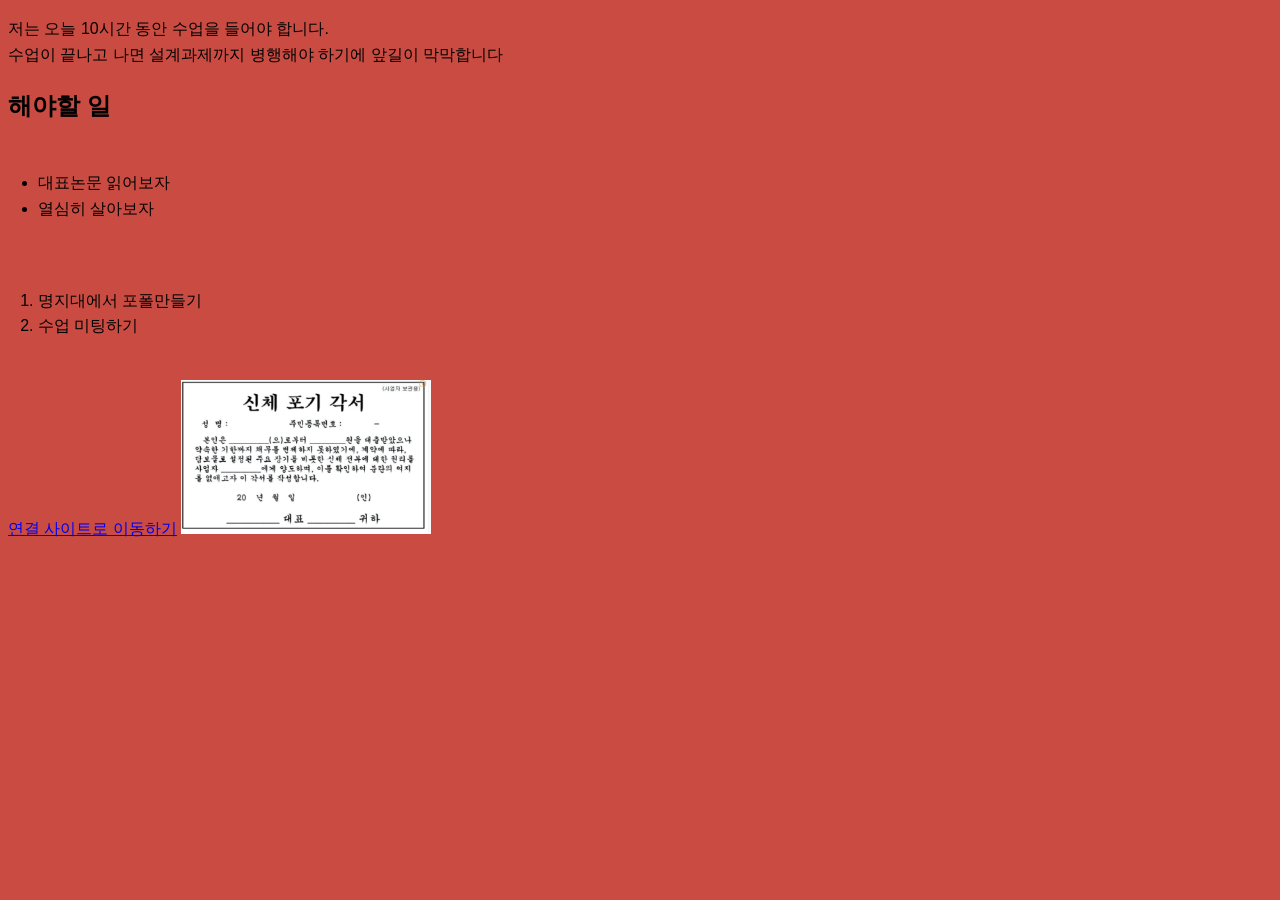
==== index.html @ 168aed28 "이름 바꾸기" ====
<!Doctype html>	
<html lang='ko'>
<head>
	<title>양대규의 포트폴리오</title>
	<link rel="stylesheet" href="./main.css">
</head>
<body>
	<div class="container">
	<p> 저는 오늘 10시간 동안 수업을 들어야 합니다. <br>
		수업이 끝나고 나면 설계과제까지 병행해야 하기에 앞길이 막막합니다</p>
	</div>
	<div>
	<h2>해야할 일</h2>
	<ul>
		<li>대표논문 읽어보자</li>
		<li>열심히 살아보자</li>
	</ul>
	<ol>
		<li>명지대에서 포폴만들기</li>
		<li>수업 미팅하기</li>
	</ol>
	</div>

	<a href='https://www.naver.com/'>연결 사이트로 이동하기</a>
	
	<img src="./수업용 이미지.png">
	

	</body>
---- main.css ----
body {		
	background : #CA4B42 ;
	font-family: Arial, Helvetica, sans-serif;
	line-height: 1.6;
}

ul, ol {
	padding: 25px 30px ;
}

img {
	width : 250px;
	height : auto;
}
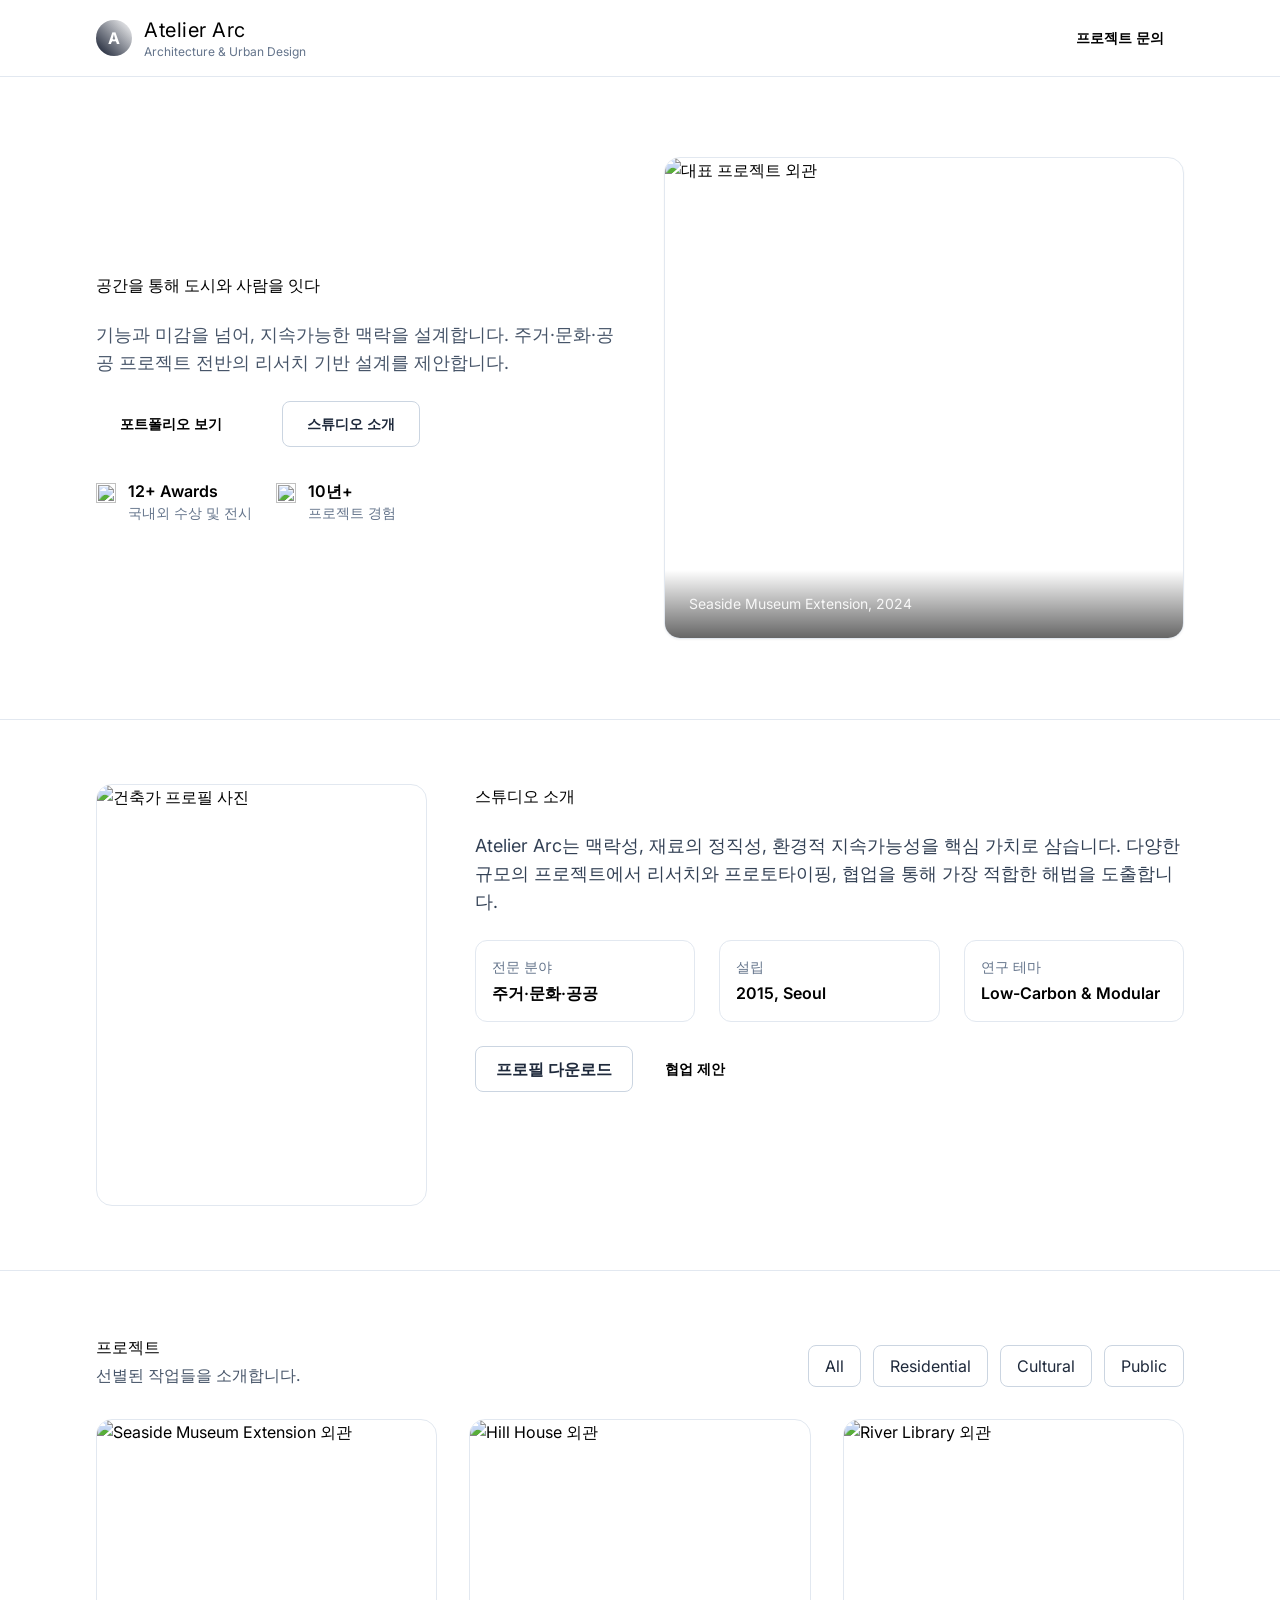
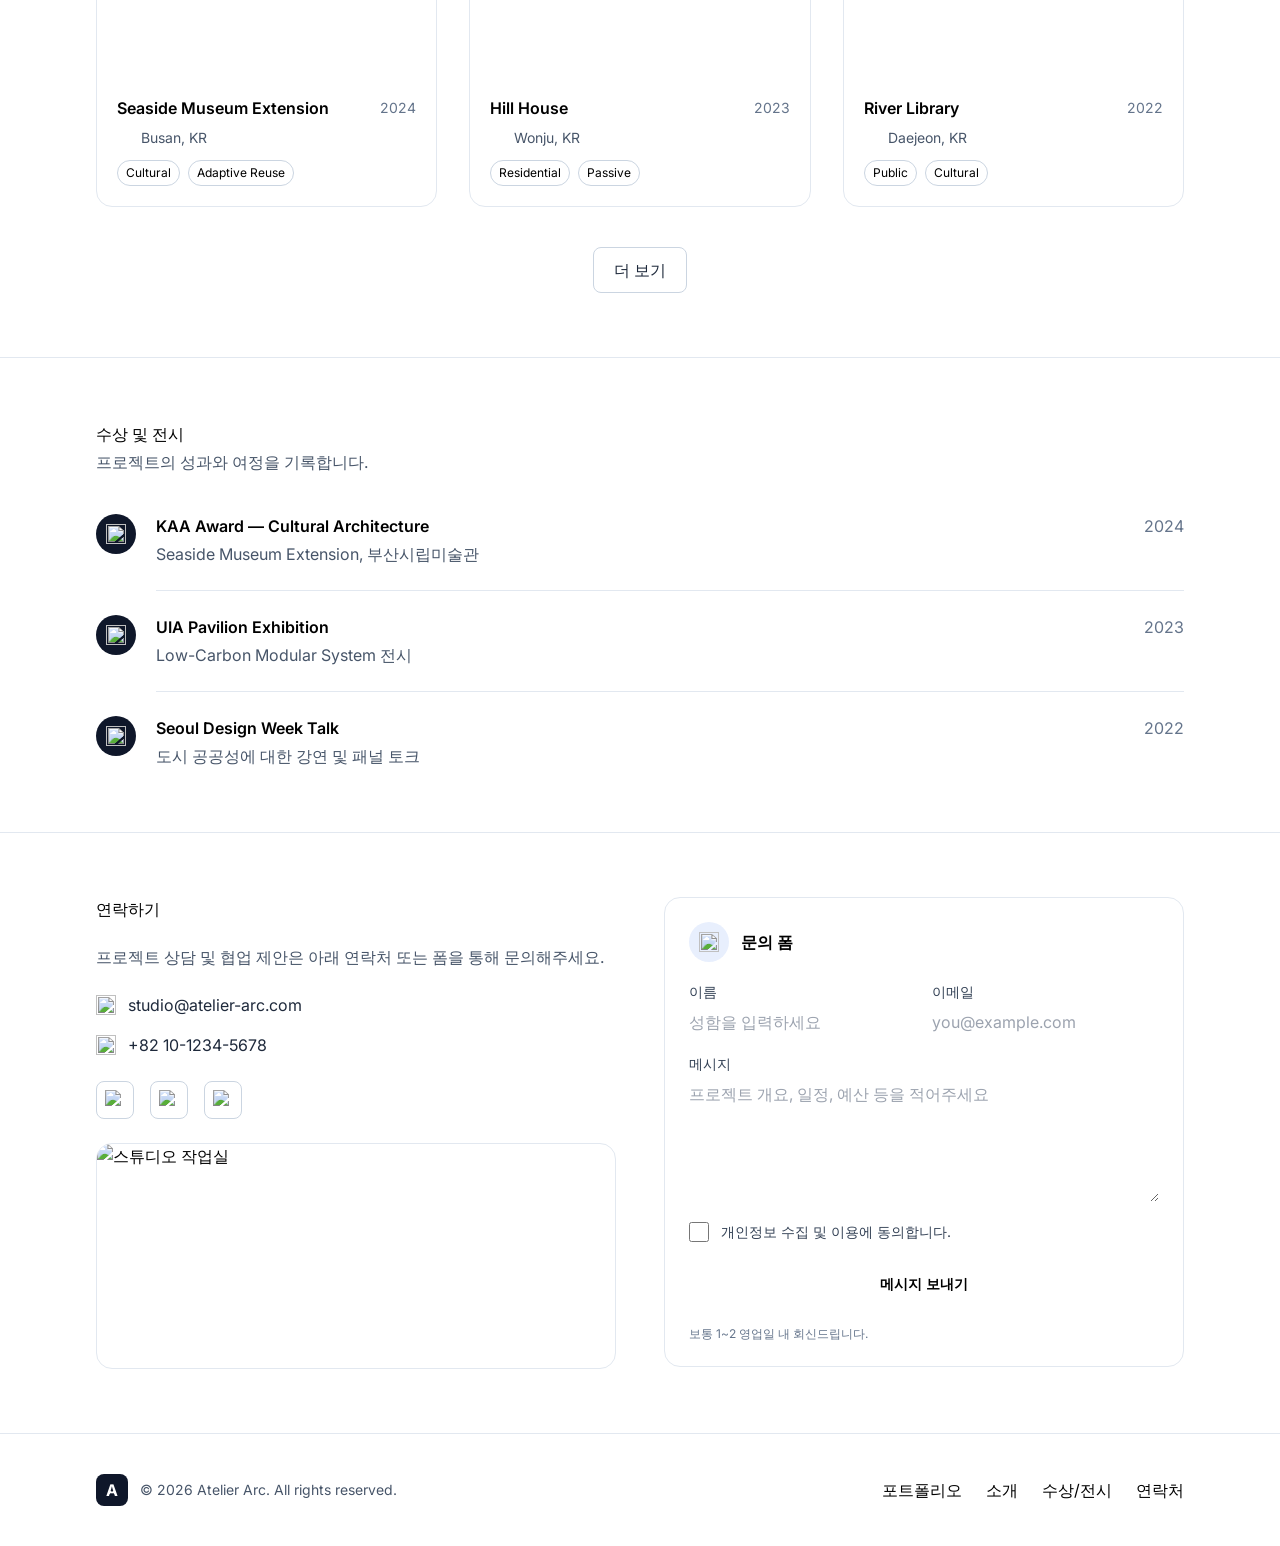
==== commit a21ad785: "ai통해 css적용" ====
--- a/index.html
+++ b/index.html
@@ -1,30 +1,454 @@
-<!Doctype html>	
-<html lang='ko'>
-<head>
-	<title>양대규의 포트폴리오</title>
-	<link rel="stylesheet" href="./main.css">
-</head>
-<body>
-	<div class="container">
-	<p> 저는 오늘 10시간 동안 수업을 들어야 합니다. <br>
-		수업이 끝나고 나면 설계과제까지 병행해야 하기에 앞길이 막막합니다</p>
-	</div>
-	<div>
-	<h2>해야할 일</h2>
-	<ul>
-		<li>대표논문 읽어보자</li>
-		<li>열심히 살아보자</li>
-	</ul>
-	<ol>
-		<li>명지대에서 포폴만들기</li>
-		<li>수업 미팅하기</li>
-	</ol>
-	</div>
-
-	<a href='https://www.naver.com/'>연결 사이트로 이동하기</a>
-	
-	<img src="./수업용 이미지.png">
-	
-
-	</body>
-
+<!DOCTYPE html>
+<html lang="ko">
+
+  <head>
+    <title>Architecture Portfolio</title>
+    <meta charset="utf-8" />
+    <meta name="viewport" content="width=device-width, initial-scale=1" />
+    <meta name="robots" content="index,follow">
+    <meta name="generator" content="GrapesJS Studio">
+    <link href="https://fonts.googleapis.com/css2?family=Inter:wght@300;400;600;700&amp;family=Playfair+Display:wght@400;600;700&amp;display=swap" rel="stylesheet" />
+    <link rel="stylesheet" href="main - 복사본.css" />
+  </head>
+
+  <body class="gjs-t-body cls-o852zs">
+    <header class="site-header" id="idqop">
+      <div class="header-container" id="ik29w">
+        <a href="#" class="brand-link" id="iabef">
+          <div class="brand-mark" id="it06i">A</div>
+          <div class="brand-text" id="iezbp">
+            <div class="cls-h1zy9k" id="i857l">Atelier Arc</div>
+            <div class="cls-duin1h" id="isonf">Architecture &amp; Urban Design</div>
+          </div>
+        </a>
+        <nav class="primary-navigation" id="iu0ie">
+          <a href="#portfolio" class="nav-link" id="ioyio">포트폴리오</a>
+          <a href="#about" class="nav-link" id="ij8sr">소개</a>
+          <a href="#awards" class="nav-link" id="i607p">수상/전시</a>
+          <a href="#contact" class="nav-link" id="i7242">연락처</a>
+        </nav>
+        <div class="header-actions" id="iovai">
+          <a href="#contact" class="gjs-t-button header-cta" id="iqm7f">프로젝트 문의</a>
+          <button type="button" id="menuBtn" aria-controls="mobileMenu" aria-expanded="false" class="mobile-menu-button">
+            <img alt="메뉴" src="https://api.iconify.design/lucide-menu.svg?color=%23121a2a" class="cls-11dogm" id="ik6zc" />
+          </button>
+        </div>
+      </div>
+      <div id="mobileMenu" class="mobile-menu-panel">
+        <div class="cls-648le2" id="ib11o">
+          <a href="#portfolio" class="mobile-nav-link" id="i4kl6">포트폴리오</a>
+          <a href="#about" class="mobile-nav-link" id="ih7tr">소개</a>
+          <a href="#awards" class="mobile-nav-link" id="i9dex">수상/전시</a>
+          <a href="#contact" class="mobile-nav-link" id="inm2q">연락처</a>
+        </div>
+      </div>
+    </header>
+    <main id="ikzs1">
+      <section class="hero-section" id="icwau">
+        <div class="cls-nz8q4p" id="ik1jw">
+          <div class="hero-text" id="iqtv2">
+            <h1 class="gjs-t-h1 cls-v49u09" id="ihmea">
+              공간을 통해 도시와 사람을 잇다
+            </h1>
+            <p class="cls-409d5i" id="i6g4k">
+              기능과 미감을 넘어, 지속가능한 맥락을 설계합니다. 주거·문화·공공 프로젝트 전반의 리서치 기반 설계를 제안합니다.
+            </p>
+            <div class="cls-n7y4t2" id="ikq65">
+              <a href="#portfolio" class="gjs-t-button primary-cta" id="inny9">
+                포트폴리오 보기
+                <img alt="" src="https://api.iconify.design/lucide-arrow-right.svg?color=white" class="cls-ty3grp" id="iv7kx" />
+              </a>
+              <a href="#about" class="secondary-cta" id="iki45">
+                스튜디오 소개
+              </a>
+            </div>
+            <div class="cls-queh6g" id="ijeoi">
+              <div class="stats-item" id="iwwf9">
+                <img alt="" src="https://api.iconify.design/lucide-award.svg?color=%23334155" class="cls-a2pc0c" id="i6mtj" />
+                <div id="i09ls">
+                  <div class="cls-txsqom" id="iy4fg">12+ Awards</div>
+                  <div class="cls-9bj4th" id="iytql">국내외 수상 및 전시</div>
+                </div>
+              </div>
+              <div class="stats-item" id="im5sd">
+                <img alt="" src="https://api.iconify.design/lucide-calendar.svg?color=%23334155" class="cls-kpwewp" id="iz0yj" />
+                <div id="ilmhd">
+                  <div class="cls-acq0jd" id="iy9o1">10년+</div>
+                  <div class="cls-xetz9a" id="ii419">프로젝트 경험</div>
+                </div>
+              </div>
+            </div>
+          </div>
+          <div class="hero-media" id="iyshz">
+            <img src="https://app.grapesjs.com/api/assets/random-image?query=modern%20architecture&amp;w=1200&amp;h=800" alt="대표 프로젝트 외관" class="cls-boe2w2" id="ihd9j" />
+            <div class="cls-maz2r7" id="ishj4">
+              <div class="cls-mg1ztk" id="iooav">Seaside Museum Extension, 2024</div>
+            </div>
+          </div>
+        </div>
+      </section>
+      <section id="about" class="about-section">
+        <div class="cls-cwbn6o" id="ioojk">
+          <div class="about-portrait" id="io4mf">
+            <div class="cls-v6tuah" id="i80xo">
+              <img src="https://app.grapesjs.com/api/assets/random-image?query=architect%20portrait&amp;w=800&amp;h=900" alt="건축가 프로필 사진" class="cls-h9tsxv" id="iyvck" />
+            </div>
+          </div>
+          <div class="about-content" id="ihh7h">
+            <h2 class="gjs-t-h2 cls-nfjrua" id="i983p">스튜디오 소개</h2>
+            <p class="cls-acydvj" id="igi7q">
+              Atelier Arc는 맥락성, 재료의 정직성, 환경적 지속가능성을 핵심 가치로 삼습니다. 다양한 규모의 프로젝트에서 리서치와 프로토타이핑, 협업을 통해 가장 적합한 해법을 도출합니다.
+            </p>
+            <div class="cls-xg87nn" id="ivepl">
+              <div class="about-fact" id="ikqfe">
+                <div class="cls-ahrysk" id="ixctw">전문 분야</div>
+                <div class="cls-yrqydn" id="iuavg">주거·문화·공공</div>
+              </div>
+              <div class="about-fact" id="ioaa4">
+                <div class="cls-aok442" id="icryf">설립</div>
+                <div class="cls-u37684" id="ipm0hc">2015, Seoul</div>
+              </div>
+              <div class="about-fact" id="itzxny">
+                <div class="cls-z2nyye" id="i280tr">연구 테마</div>
+                <div class="cls-sodug2" id="i9lokf">Low-Carbon &amp; Modular</div>
+              </div>
+            </div>
+            <div class="cls-r3dnq8" id="iu0yow">
+              <a href="#" class="download-cv" id="ieyx6j">프로필 다운로드</a>
+              <a href="#contact" class="gjs-t-button contact-cta" id="i3ff4r">협업 제안</a>
+            </div>
+          </div>
+        </div>
+      </section>
+      <section id="portfolio" class="projects-section">
+        <div class="cls-u3ve3k" id="i8r68n">
+          <div class="cls-27d387" id="ixsmaf">
+            <div id="i3xglf">
+              <h2 class="gjs-t-h2 cls-v945ma" id="ivj9kj">프로젝트</h2>
+              <p class="cls-bl3jl5" id="ia7m53">선별된 작업들을 소개합니다.</p>
+            </div>
+            <div class="cls-pq81j6" id="i2gp5k">
+              <button type="button" class="filter-button" id="i8wg9c">All</button>
+              <button type="button" class="filter-button" id="ixme4j">Residential</button>
+              <button type="button" class="filter-button" id="i5a59w">Cultural</button>
+              <button type="button" class="filter-button" id="i0gwx8">Public</button>
+            </div>
+          </div>
+          <div class="projects-grid" id="ib8igv">
+            <article data-project="Sea Museum" data-images="modern%20museum,concrete%20interior,coastal%20architecture" data-description="해안선의 곡선을 반영한 증축 프로젝트. 현장 콘크리트와 재활용 유리를 사용." class="group project-card" id="iqol3z">
+              <div class="cls-dl3qu9" id="iytngf">
+                <img src="https://app.grapesjs.com/api/assets/random-image?query=coastal%20museum&amp;w=1200&amp;h=900" alt="Seaside Museum Extension 외관" class="cls-2wsmc0" id="icr5r9" />
+                <div class="group-hover:bg-black/35 cls-wgy30u" id="i0inwx"></div>
+              </div>
+              <div class="cls-lqu4ov" id="i9q8x1">
+                <div class="cls-z936yv" id="i9yn5j">
+                  <h3 class="cls-5gme29" id="id40rh">Seaside Museum Extension</h3>
+                  <span class="cls-dkmy03" id="i003cb">2024</span>
+                </div>
+                <div class="cls-0tf6uy" id="ic7b5q">
+                  <img alt="" src="https://api.iconify.design/lucide-map-pin.svg?color=%23566" class="cls-8bv1sh" id="ikqzcy" />
+                  Busan, KR
+                </div>
+                <div class="cls-1dwbs3" id="ibbd25">
+                  <span class="cls-cp2bsa" id="ixtbpk">Cultural</span>
+                  <span class="cls-19g23n" id="ivbela">Adaptive Reuse</span>
+                </div>
+              </div>
+            </article>
+            <article data-project="Hill House" data-images="wood%20house,modern%20stairs,zen%20interior" data-description="경사지 위 목조 주택. 패시브 디자인과 모듈러 요소를 결합." class="group project-card" id="it71aj">
+              <div class="cls-spfvqf" id="i1hgul">
+                <img src="https://app.grapesjs.com/api/assets/random-image?query=timber%20residence&amp;w=1200&amp;h=900" alt="Hill House 외관" class="cls-doktqt" id="inwzeh" />
+                <div class="group-hover:bg-black/35 cls-70q34x" id="i2pb4g"></div>
+              </div>
+              <div class="cls-byk1k7" id="iu5lz5">
+                <div class="cls-2tfocx" id="iy5cjc">
+                  <h3 class="cls-2dfgql" id="isemsx">Hill House</h3>
+                  <span class="cls-wjyw2t" id="iovzfz">2023</span>
+                </div>
+                <div class="cls-5ioylj" id="izxtff">
+                  <img alt="" src="https://api.iconify.design/lucide-map-pin.svg?color=%23566" class="cls-kwf9i6" id="iqsjzl" />
+                  Wonju, KR
+                </div>
+                <div class="cls-dvssqg" id="i8odsp">
+                  <span class="cls-iwawb0" id="i3x3v4">Residential</span>
+                  <span class="cls-zcgr81" id="irpk42">Passive</span>
+                </div>
+              </div>
+            </article>
+            <article data-project="River Library" data-images="river%20library,reading%20hall,concrete%20facade" data-description="강변 공공 도서관. 빛의 확산과 도시 연결성을 고려한 열린 내부." class="group project-card" id="igfrcg">
+              <div class="cls-jbbdyd" id="id803h">
+                <img src="https://app.grapesjs.com/api/assets/random-image?query=public%20library%20architecture&amp;w=1200&amp;h=900" alt="River Library 외관" class="cls-07n8v6" id="i3p8ta" />
+                <div class="group-hover:bg-black/35 cls-n4gt2p" id="irv9s5"></div>
+              </div>
+              <div class="cls-e6qfaz" id="iusbby">
+                <div class="cls-y6goud" id="i692tg">
+                  <h3 class="cls-6ci7yj" id="ibw0kp">River Library</h3>
+                  <span class="cls-dln72q" id="iny8x9">2022</span>
+                </div>
+                <div class="cls-0ljbjd" id="i4e0rj">
+                  <img alt="" src="https://api.iconify.design/lucide-map-pin.svg?color=%23566" class="cls-d4cfhh" id="ixzhpp" />
+                  Daejeon, KR
+                </div>
+                <div class="cls-o4qzgr" id="i0r2jy">
+                  <span class="cls-8z1tyw" id="ikow04">Public</span>
+                  <span class="cls-gx48jr" id="isf1fb">Cultural</span>
+                </div>
+              </div>
+            </article>
+          </div>
+          <div class="cls-o38518" id="iy8h2v">
+            <button type="button" class="load-more" id="i49zq1">더 보기</button>
+          </div>
+        </div>
+      </section>
+      <section id="awards" class="awards-section">
+        <div class="cls-kgkox9" id="im1ntl">
+          <div id="im855i">
+            <h2 class="gjs-t-h2 cls-3lqsa0" id="i9b3vk">수상 및 전시</h2>
+            <p class="cls-6yhti0" id="itfjan">프로젝트의 성과와 여정을 기록합니다.</p>
+          </div>
+          <div class="timeline" id="i3btaa">
+            <div class="timeline-item" id="i6kjyl">
+              <div class="cls-tp37ij" id="in3n4i">
+                <img alt="" src="https://api.iconify.design/lucide-award.svg?color=white" class="cls-k1w2aj" id="iv2ldm" />
+              </div>
+              <div class="cls-avst49" id="iwj5rh">
+                <div class="cls-ybsmu9" id="ita0ve">
+                  <div class="cls-9w94y1" id="ibgjvq">KAA Award — Cultural Architecture</div>
+                  <div class="cls-l9vqjf" id="i5culh">2024</div>
+                </div>
+                <div class="cls-ibhhgc" id="iyb48e">Seaside Museum Extension, 부산시립미술관</div>
+              </div>
+            </div>
+            <div class="timeline-item" id="izkbod">
+              <div class="cls-5w4z4w" id="idx7c1">
+                <img alt="" src="https://api.iconify.design/lucide-award.svg?color=white" class="cls-camu0b" id="i655qb" />
+              </div>
+              <div class="cls-3ggazv" id="ihwnhs">
+                <div class="cls-mw5f2i" id="ib13ox">
+                  <div class="cls-zud3tc" id="if3xc1">UIA Pavilion Exhibition</div>
+                  <div class="cls-6v5a59" id="icnm7i">2023</div>
+                </div>
+                <div class="cls-a1p6ev" id="ik1tab">Low-Carbon Modular System 전시</div>
+              </div>
+            </div>
+            <div class="timeline-item" id="i6um7k">
+              <div class="cls-y7w5sp" id="i9ze0t">
+                <img alt="" src="https://api.iconify.design/lucide-award.svg?color=white" class="cls-ipa9zy" id="iy1e15" />
+              </div>
+              <div class="cls-336msq" id="i9424y">
+                <div class="cls-o7pgna" id="ix7x49">
+                  <div class="cls-ue3n5l" id="i4jyuj">Seoul Design Week Talk</div>
+                  <div class="cls-87zyxj" id="itop4c">2022</div>
+                </div>
+                <div class="cls-p9k9sq" id="ir9tvg">도시 공공성에 대한 강연 및 패널 토크</div>
+              </div>
+            </div>
+          </div>
+        </div>
+      </section>
+      <section id="contact" class="contact-section">
+        <div class="cls-eouq0l" id="i7ssgz">
+          <div class="contact-details" id="i446wq">
+            <h2 class="gjs-t-h2 cls-giwpqb" id="ifpvpc">연락하기</h2>
+            <p class="cls-uq19h8" id="ia4b2n">프로젝트 상담 및 협업 제안은 아래 연락처 또는 폼을 통해 문의해주세요.</p>
+            <div class="cls-t75edc" id="ipjy8u">
+              <a href="mailto:studio@atelier-arc.com" class="contact-item" id="ifed6m">
+                <img alt="" src="https://api.iconify.design/lucide-mail.svg?color=%23121a2a" class="cls-twbzno" id="iyv156" />
+                studio@atelier-arc.com
+              </a>
+              <a href="tel:+821012345678" class="contact-item" id="i2thil">
+                <img alt="" src="https://api.iconify.design/lucide-phone.svg?color=%23121a2a" class="cls-8qptlp" id="irglag" />
+                +82 10-1234-5678
+              </a>
+              <div class="cls-skrv4y" id="iutos1">
+                <a href="#" aria-label="Instagram" class="social-link" id="irjyfe">
+                  <img alt="Instagram" src="https://api.iconify.design/lucide-instagram.svg?color=%23121a2a" class="cls-w5112p" id="i83d12" />
+                </a>
+                <a href="#" aria-label="Behance" class="social-link" id="i0ll6k">
+                  <img alt="Behance" src="https://api.iconify.design/lucide-behance.svg?color=%23121a2a" class="cls-acmk5p" id="isaa4f" />
+                </a>
+                <a href="#" aria-label="LinkedIn" class="social-link" id="impqsg">
+                  <img alt="LinkedIn" src="https://api.iconify.design/lucide-linkedin.svg?color=%23121a2a" class="cls-ficb3h" id="ioczte" />
+                </a>
+              </div>
+            </div>
+            <div class="cls-91zj6o" id="icw9r3">
+              <img loading="lazy" src="https://app.grapesjs.com/api/assets/random-image?query=studio%20workspace&amp;w=1200&amp;h=800" alt="스튜디오 작업실" class="cls-qehj2j" id="ihiabn" />
+            </div>
+          </div>
+          <form method="post" action="#" class="contact-form" id="ih8ell">
+            <div class="cls-edyf18" id="iw6yhg">
+              <div class="cls-dv2l99" id="i417sm">
+                <img alt="" src="https://api.iconify.design/lucide-mail.svg?color=%232563eb" class="cls-0rhpdx" id="i11q63" />
+              </div>
+              <div class="cls-l560eo" id="i3b5fb">문의 폼</div>
+            </div>
+            <div class="cls-79ivei" id="iauv7s">
+              <div class="cls-xxwryt" id="is3pqj">
+                <label for="name" class="cls-krfn0c" id="icolzr">이름</label>
+                <input type="text" id="name" name="name" required placeholder="성함을 입력하세요" class="cls-syjknh" />
+              </div>
+              <div class="cls-ko2rsq" id="it1a9l">
+                <label for="email" class="cls-w6q0hg" id="idzgxl">이메일</label>
+                <input type="email" id="email" name="email" required placeholder="you@example.com" class="cls-x4409k" />
+              </div>
+            </div>
+            <div class="cls-sm1t7h" id="ijf4hq">
+              <label for="message" class="cls-c2aybr" id="irm8j9">메시지</label>
+              <textarea id="message" name="message" rows="5" required placeholder="프로젝트 개요, 일정, 예산 등을 적어주세요" class="cls-05kqob"></textarea>
+            </div>
+            <div class="cls-7c1s8s" id="iuiuhj">
+              <input type="checkbox" id="consent" class="cls-7v2gdc" />
+              <label for="consent" class="cls-6gtqyq" id="i5j40a">개인정보 수집 및 이용에 동의합니다.</label>
+            </div>
+            <button type="submit" class="gjs-t-button cls-72qm6v" id="i9fkkp">메시지 보내기</button>
+            <div aria-live="polite" class="cls-4q2kg2" id="il2lzd">보통 1~2 영업일 내 회신드립니다.</div>
+          </form>
+        </div>
+      </section>
+    </main>
+    <footer class="site-footer" id="inzysh">
+      <div class="cls-svaz5l" id="i5t5yi">
+        <div class="cls-rotopu" id="i7t7sb">
+          <div class="cls-cobywd" id="i4w8b3">A</div>
+          <div class="cls-gblchg" id="ivh2wh">© 2026 Atelier Arc. All rights reserved.</div>
+        </div>
+        <div class="cls-any8pm" id="idufdb">
+          <a href="#portfolio" class="gjs-t-link footer-link" id="iv7o1h">포트폴리오</a>
+          <a href="#about" class="gjs-t-link footer-link" id="im41cy">소개</a>
+          <a href="#awards" class="gjs-t-link footer-link" id="ikosu1">수상/전시</a>
+          <a href="#contact" class="gjs-t-link footer-link" id="iowpmp">연락처</a>
+        </div>
+      </div>
+    </footer>
+    <div id="projectModal" class="project-modal">
+      <div role="dialog" aria-modal="true" aria-labelledby="modalTitle" class="cls-fkesfj" id="in79tt">
+        <div class="cls-y59lme" id="is6odm">
+          <div id="modalTitle" class="cls-fooi00">Project Title</div>
+          <button type="button" id="modalClose" class="cls-nwouql">
+            <img alt="닫기" src="https://api.iconify.design/lucide-x.svg?color=%23121a2a" class="cls-b1ex7y" id="i28zel" />
+          </button>
+        </div>
+        <div class="cls-w7dd34" id="ixaf8k">
+          <div class="cls-c8pw7j" id="i3n25o">
+            <div class="cls-305ff1" id="is0ojy">
+              <img id="modalImage" src="https://app.grapesjs.com/api/assets/random-image?query=architecture&amp;w=1600&amp;h=1000" alt="프로젝트 이미지" class="cls-xymg30" />
+              <div class="cls-4abprz" id="imn9zv"></div>
+              <div class="cls-g4094v" id="i2qyrt">
+                <button type="button" id="prevImg" class="cls-riszmi">
+                  <img alt="이전" src="https://api.iconify.design/lucide-arrow-right.svg?color=%23121a2a" id="ivjrwk" class="cls-y8fxqx" />
+                </button>
+              </div>
+              <div class="cls-2buwsx" id="ipkind">
+                <button type="button" id="nextImg" class="cls-gqwdla">
+                  <img alt="다음" src="https://api.iconify.design/lucide-arrow-right.svg?color=%23121a2a" class="cls-k0i5kb" id="iov1yr" />
+                </button>
+              </div>
+            </div>
+          </div>
+          <div class="cls-5shci8" id="ilkh52">
+            <div id="modalDesc" class="cls-4yl5r0">프로젝트 설명이 여기에 표시됩니다.</div>
+            <div class="cls-8yl1z1" id="iaiqvk">
+              <div class="cls-el8yv8" id="i9k1aw">
+                <div class="cls-xgd7zz" id="ivitku">위치</div>
+                <div class="cls-bbqqkv" id="iubes2">—</div>
+              </div>
+              <div class="cls-g4fgzq" id="izihql">
+                <div class="cls-1vf1l0" id="i3cbnf">연도</div>
+                <div class="cls-xqhjrh" id="iecpyl">—</div>
+              </div>
+            </div>
+            <div class="cls-d2e4xn" id="i4c0oa">
+              <a href="#contact" class="gjs-t-button cls-iff2z4" id="ikmago">문의하기</a>
+              <a href="#portfolio" class="cls-11jonh" id="iro03k">전체 프로젝트</a>
+            </div>
+            <div class="cls-jioycw" id="i1nf43">
+              <div class="cls-a6w2nd" id="iwinmw">더 보기</div>
+              <div id="thumbs" class="cls-jpmic9">
+                <img loading="lazy" src="https://app.grapesjs.com/api/assets/random-image?query=architecture%20detail&amp;w=400&amp;h=320" alt="썸네일 1" class="cls-tth758" id="io02fa" />
+                <img loading="lazy" src="https://app.grapesjs.com/api/assets/random-image?query=concrete%20detail&amp;w=400&amp;h=320" alt="썸네일 2" class="cls-iz220n" id="ignt6n" />
+                <img loading="lazy" src="https://app.grapesjs.com/api/assets/random-image?query=wood%20interior&amp;w=400&amp;h=320" alt="썸네일 3" class="cls-43znop" id="i46lcy" />
+              </div>
+            </div>
+          </div>
+        </div>
+      </div>
+    </div>
+    <script id="ikl3cy">
+      const menuBtn = document.getElementById('menuBtn');
+      const mobileMenu = document.getElementById('mobileMenu');
+      if (menuBtn && mobileMenu) {
+        menuBtn.addEventListener('click', () => {
+          const expanded = menuBtn.getAttribute('aria-expanded') === 'true';
+          menuBtn.setAttribute('aria-expanded', String(!expanded));
+          mobileMenu.classList.toggle('hidden');
+        });
+      }
+
+      const modal = document.getElementById('projectModal');
+      const modalTitle = document.getElementById('modalTitle');
+      const modalImage = document.getElementById('modalImage');
+      const modalDesc = document.getElementById('modalDesc');
+      const modalClose = document.getElementById('modalClose');
+      const prevBtn = document.getElementById('prevImg');
+      const nextBtn = document.getElementById('nextImg');
+
+      let imageQueries = [];
+      let currentIndex = 0;
+
+      function openModal(card) {
+        modalTitle.textContent = card.dataset.project || 'Project';
+        modalDesc.textContent = card.dataset.description || '';
+        const imgs = (card.dataset.images || '').split(',').map(s => s.trim()).filter(Boolean);
+        imageQueries = imgs.length ? imgs : ['architecture'];
+        currentIndex = 0;
+        updateModalImage();
+        modal.classList.remove('hidden');
+        modal.classList.add('flex');
+        document.body.style.overflow = 'hidden';
+      }
+
+      function closeModal() {
+        modal.classList.add('hidden');
+        modal.classList.remove('flex');
+        document.body.style.overflow = '';
+      }
+
+      function updateModalImage() {
+        const q = encodeURIComponent(imageQueries[currentIndex]);
+        modalImage.src = `https://app.grapesjs.com/api/assets/random-image?query=${q}&w=1600&h=1000`;
+      }
+
+      document.querySelectorAll('[data-gjs-name="Project Card"]').forEach(card => {
+        card.addEventListener('click', () => openModal(card));
+        card.addEventListener('keydown', (e) => {
+          if (e.key === 'Enter' || e.key === ' ') {
+            e.preventDefault();
+            openModal(card);
+          }
+        });
+        card.setAttribute('tabindex', '0');
+        card.setAttribute('role', 'button');
+        card.setAttribute('aria-label', '프로젝트 상세 보기');
+      });
+
+      modalClose.addEventListener('click', closeModal);
+      modal.addEventListener('click', (e) => {
+        if (e.target === modal) closeModal();
+      });
+      document.addEventListener('keydown', (e) => {
+        if (!modal.classList.contains('hidden') && e.key === 'Escape') closeModal();
+      });
+      prevBtn.addEventListener('click', () => {
+        currentIndex = (currentIndex - 1 + imageQueries.length) % imageQueries.length;
+        updateModalImage();
+      });
+      nextBtn.addEventListener('click', () => {
+        currentIndex = (currentIndex + 1) % imageQueries.length;
+        updateModalImage();
+      });
+    </script>
+  </body>
+
+</html>
--- a/main - 복사본.css
+++ b/main - 복사본.css
@@ -0,0 +1,1833 @@
+html {
+  scroll-behavior: smooth;
+}
+
+*,
+::before,
+::after {
+  box-sizing: border-box;
+  undefined: undefined;
+  border-width: 0;
+  border-style: solid;
+  border-color: #e5e7eb;
+}
+
+html,
+:host {
+  line-height: 1.5;
+  undefined: undefined;
+  -webkit-text-size-adjust: 100%;
+  -moz-tab-size: 4;
+  tab-size: 4;
+  font-family: ui-sans-serif, system-ui, sans-serif, "Apple Color Emoji", "Segoe UI Emoji", "Segoe UI Symbol", "Noto Color Emoji";
+  font-feature-settings: normal;
+  font-variation-settings: normal;
+  -webkit-tap-highlight-color: transparent;
+}
+
+body {
+  margin: 0;
+  undefined: undefined;
+  line-height: inherit;
+}
+
+hr {
+  height: 0;
+  undefined: undefined;
+  color: inherit;
+  border-top-width: 1px;
+}
+
+abbr:where([title]) {
+  text-decoration: underline dotted;
+}
+
+h1,
+h2,
+h3,
+h4,
+h5,
+h6 {
+  font-size: inherit;
+  font-weight: inherit;
+}
+
+a {
+  color: inherit;
+  text-decoration: inherit;
+}
+
+b,
+strong {
+  font-weight: bolder;
+}
+
+code,
+kbd,
+samp,
+pre {
+  font-family: ui-monospace, SFMono-Regular, Menlo, Monaco, Consolas, "Liberation Mono", "Courier New", monospace;
+  undefined: undefined;
+  font-feature-settings: normal;
+  font-variation-settings: normal;
+  font-size: 1em;
+}
+
+small {
+  font-size: 80%;
+}
+
+sub,
+sup {
+  font-size: 75%;
+  line-height: 0;
+  position: relative;
+  vertical-align: baseline;
+}
+
+sub {
+  bottom: -0.25em;
+}
+
+sup {
+  top: -0.5em;
+}
+
+table {
+  text-indent: 0;
+  undefined: undefined;
+  border-color: inherit;
+  border-collapse: collapse;
+}
+
+button,
+input,
+optgroup,
+select,
+textarea {
+  font-family: inherit;
+  undefined: undefined;
+  font-feature-settings: inherit;
+  font-variation-settings: inherit;
+  font-size: 100%;
+  font-weight: inherit;
+  line-height: inherit;
+  letter-spacing: inherit;
+  color: inherit;
+  margin: 0;
+  padding: 0;
+}
+
+button,
+select {
+  text-transform: none;
+}
+
+button,
+input:where([type='button']),
+input:where([type='reset']),
+input:where([type='submit']) {
+  -webkit-appearance: button;
+  undefined: undefined;
+  background-color: transparent;
+  background-image: none;
+}
+
+:-moz-focusring {
+  outline: auto;
+}
+
+:-moz-ui-invalid {
+  box-shadow: none;
+}
+
+progress {
+  vertical-align: baseline;
+}
+
+::-webkit-inner-spin-button,
+::-webkit-outer-spin-button {
+  height: auto;
+}
+
+[type='search'] {
+  -webkit-appearance: textfield;
+  undefined: undefined;
+  outline-offset: -2px;
+}
+
+::-webkit-search-decoration {
+  -webkit-appearance: none;
+}
+
+::-webkit-file-upload-button {
+  -webkit-appearance: button;
+  undefined: undefined;
+  font: inherit;
+}
+
+summary {
+  display: list-item;
+}
+
+blockquote,
+dl,
+dd,
+h1,
+h2,
+h3,
+h4,
+h5,
+h6,
+hr,
+figure,
+p,
+pre {
+  margin: 0;
+}
+
+fieldset {
+  margin: 0;
+  padding: 0;
+}
+
+legend {
+  padding: 0;
+}
+
+ol,
+ul,
+menu {
+  list-style: none;
+  margin: 0;
+  padding: 0;
+}
+
+dialog {
+  padding: 0;
+}
+
+textarea {
+  resize: vertical;
+}
+
+input::placeholder,
+textarea::placeholder {
+  opacity: 1;
+  undefined: undefined;
+  color: #9ca3af;
+}
+
+button,
+[role="button"] {
+  cursor: pointer;
+}
+
+:disabled {
+  cursor: default;
+}
+
+img,
+svg,
+video,
+canvas,
+audio,
+iframe,
+embed,
+object {
+  display: block;
+  undefined: undefined;
+  vertical-align: middle;
+}
+
+img,
+video {
+  max-width: 100%;
+  height: auto;
+}
+
+[hidden] {
+  display: none;
+}
+
+.cls-o852zs {
+  font-family: Inter;
+}
+
+.site-header {
+  width: 100%;
+  position: sticky;
+  top: 0px;
+  z-index: 50;
+  background-color: rgb(255 255 255 / 0.85);
+  backdrop-filter: blur(8px);
+  border-bottom-width: 1px;
+  border-color: rgb(226 232 240 / 1);
+}
+
+.header-container {
+  max-width: 72rem;
+  margin-left: auto;
+  margin-right: auto;
+  padding-left: 2rem;
+  padding-right: 2rem;
+  padding-top: 1rem;
+  padding-bottom: 1rem;
+  display: flex;
+  align-items: center;
+  justify-content: space-between;
+}
+
+.brand-link {
+  display: flex;
+  align-items: center;
+  gap: 0.75rem;
+}
+
+.brand-mark {
+  width: 2.25rem;
+  height: 2.25rem;
+  border-radius: 9999px;
+  background-image: linear-gradient(to top right, #0f172a, rgb(15 23 42 / 0));
+  display: flex;
+  align-items: center;
+  justify-content: center;
+  color: rgb(255 255 255 / 1);
+  font-weight: 700;
+}
+
+.brand-text {
+  line-height: 1.25;
+}
+
+.cls-h1zy9k {
+  font-size: 1.25rem;
+  line-height: 1.75rem;
+  letter-spacing: 0.025em;
+}
+
+.cls-duin1h {
+  color: rgb(100 116 139 / 1);
+  font-size: 0.75rem;
+  line-height: 1rem;
+}
+
+.primary-navigation {
+  display: none;
+  align-items: center;
+  gap: 2rem;
+}
+
+.nav-link {
+  color: rgb(51 65 85 / 1);
+  text-underline-offset: 4px;
+}
+
+.nav-link:hover {
+  color: rgb(15 23 42 / 1);
+  text-decoration-line: underline;
+}
+
+.header-actions {
+  display: flex;
+  align-items: center;
+  gap: 0.75rem;
+}
+
+.header-cta {
+  padding-left: 1.25rem;
+  padding-right: 1.25rem;
+  padding-top: 0.625rem;
+  padding-bottom: 0.625rem;
+  font-size: 0.875rem;
+  line-height: 1.25rem;
+  font-weight: 600;
+}
+
+.header-cta:hover {
+  opacity: 0.9;
+}
+
+.header-cta:focus-visible {
+  outline: 2px solid transparent;
+  outline-offset: 2px;
+  box-shadow: 0 0 #0000, 0 0 #0000, 0 0 #0000;
+}
+
+.header-cta:focus-visible:focus-visible {
+  box-shadow: 0 0 0 0px #fff, 0 0 0 calc(4px + 0px) rgb(59 130 246 / 0.5), 0 0 #0000;
+}
+
+.mobile-menu-button {
+  display: none;
+  align-items: center;
+  justify-content: center;
+  width: 2.5rem;
+  height: 2.5rem;
+  border-radius: 0.5rem;
+  border-width: 1px;
+  border-color: rgb(203 213 225 / 1);
+}
+
+.mobile-menu-button:hover {
+  border-color: rgb(148 163 184 / 1);
+}
+
+.mobile-menu-button:focus-visible {
+  outline: 2px solid transparent;
+  outline-offset: 2px;
+  box-shadow: 0 0 #0000, 0 0 #0000, 0 0 #0000;
+}
+
+.mobile-menu-button:focus-visible:focus-visible {
+  box-shadow: 0 0 0 0px #fff, 0 0 0 calc(4px + 0px) rgb(59 130 246 / 0.5), 0 0 #0000;
+}
+
+.cls-11dogm {
+  width: 1.25rem;
+  height: 1.25rem;
+}
+
+.mobile-menu-panel {
+  display: none;
+  border-top-width: 1px;
+  border-color: rgb(226 232 240 / 1);
+}
+
+.cls-648le2 {
+  max-width: 72rem;
+  margin-left: auto;
+  margin-right: auto;
+  padding-left: 2rem;
+  padding-right: 2rem;
+  padding-top: 1rem;
+  padding-bottom: 1rem;
+  display: flex;
+  flex-direction: column;
+  gap: 0.75rem;
+}
+
+.mobile-nav-link {
+  color: rgb(30 41 59 / 1);
+}
+
+.mobile-nav-link:hover {
+  color: rgb(29 78 216 / 1);
+}
+
+.hero-section {
+  position: relative;
+}
+
+.cls-nz8q4p {
+  max-width: 72rem;
+  margin-left: auto;
+  margin-right: auto;
+  padding-left: 2rem;
+  padding-right: 2rem;
+  display: grid;
+  grid-template-columns: repeat(2, minmax(0, 1fr));
+  gap: 3rem;
+  align-items: center;
+  padding-top: 5rem;
+  padding-bottom: 5rem;
+}
+
+.hero-text {
+  display: flex;
+  flex-direction: column;
+  gap: 1.5rem;
+}
+
+.cls-409d5i {
+  color: rgb(71 85 105 / 1);
+  font-size: 1.125rem;
+  line-height: 1.75rem;
+}
+
+.cls-n7y4t2 {
+  display: flex;
+  align-items: center;
+  gap: 0.75rem;
+}
+
+.primary-cta {
+  padding-left: 1.5rem;
+  padding-right: 1.5rem;
+  padding-top: 0.75rem;
+  padding-bottom: 0.75rem;
+  font-size: 0.875rem;
+  line-height: 1.25rem;
+  font-weight: 600;
+  display: inline-flex;
+  align-items: center;
+  gap: 0.5rem;
+}
+
+.primary-cta:hover {
+  opacity: 0.9;
+}
+
+.cls-ty3grp {
+  width: 1rem;
+  height: 1rem;
+}
+
+.secondary-cta {
+  padding-left: 1.5rem;
+  padding-right: 1.5rem;
+  padding-top: 0.75rem;
+  padding-bottom: 0.75rem;
+  font-size: 0.875rem;
+  line-height: 1.25rem;
+  font-weight: 600;
+  border-radius: 0.5rem;
+  border-width: 1px;
+  border-color: rgb(203 213 225 / 1);
+  color: rgb(30 41 59 / 1);
+}
+
+.secondary-cta:hover {
+  color: rgb(15 23 42 / 1);
+  border-color: rgb(148 163 184 / 1);
+}
+
+.cls-queh6g {
+  display: flex;
+  align-items: center;
+  gap: 1.5rem;
+  padding-top: 0.5rem;
+}
+
+.stats-item {
+  display: flex;
+  align-items: flex-start;
+  gap: 0.75rem;
+}
+
+.cls-a2pc0c {
+  width: 1.25rem;
+  height: 1.25rem;
+  margin-top: 0.25rem;
+}
+
+.cls-txsqom {
+  font-weight: 600;
+}
+
+.cls-9bj4th {
+  color: rgb(100 116 139 / 1);
+  font-size: 0.875rem;
+  line-height: 1.25rem;
+}
+
+.cls-kpwewp {
+  width: 1.25rem;
+  height: 1.25rem;
+  margin-top: 0.25rem;
+}
+
+.cls-acq0jd {
+  font-weight: 600;
+}
+
+.cls-xetz9a {
+  color: rgb(100 116 139 / 1);
+  font-size: 0.875rem;
+  line-height: 1.25rem;
+}
+
+.hero-media {
+  position: relative;
+  border-radius: 1rem;
+  overflow: hidden;
+  box-shadow: 0 0 #0000, 0 0 #0000, 0 1px 2px 0 rgb(0 0 0 / 0.05);
+  border-width: 1px;
+  border-color: rgb(226 232 240 / 1);
+}
+
+.cls-boe2w2 {
+  width: 100%;
+  height: 480px;
+  object-fit: cover;
+}
+
+.cls-maz2r7 {
+  position: absolute;
+  bottom: 0px;
+  left: 0px;
+  right: 0px;
+  background-image: linear-gradient(to top, rgb(0 0 0 / 0.6), rgb(0 0 0 / 0));
+  padding: 1.5rem;
+  color: rgb(255 255 255 / 1);
+}
+
+.cls-mg1ztk {
+  font-size: 0.875rem;
+  line-height: 1.25rem;
+  opacity: 0.9;
+}
+
+.about-section {
+  padding-top: 4rem;
+  padding-bottom: 4rem;
+  border-top-width: 1px;
+  border-color: rgb(226 232 240 / 1);
+}
+
+.cls-cwbn6o {
+  max-width: 72rem;
+  margin-left: auto;
+  margin-right: auto;
+  padding-left: 2rem;
+  padding-right: 2rem;
+  display: grid;
+  grid-template-columns: repeat(3, minmax(0, 1fr));
+  gap: 3rem;
+  align-items: flex-start;
+}
+
+.about-portrait {
+  grid-column: span 1 / span 1;
+}
+
+.cls-v6tuah {
+  border-radius: 1rem;
+  overflow: hidden;
+  border-width: 1px;
+  border-color: rgb(226 232 240 / 1);
+}
+
+.cls-h9tsxv {
+  width: 100%;
+  height: 420px;
+  object-fit: cover;
+}
+
+.about-content {
+  grid-column: span 2 / span 2;
+  display: flex;
+  flex-direction: column;
+  gap: 1.5rem;
+}
+
+.cls-acydvj {
+  color: rgb(51 65 85 / 1);
+  font-size: 1.125rem;
+  line-height: 1.75rem;
+}
+
+.cls-xg87nn {
+  display: grid;
+  grid-template-columns: repeat(3, minmax(0, 1fr));
+  gap: 1.5rem;
+}
+
+.about-fact {
+  padding: 1rem;
+  border-radius: 0.75rem;
+  border-width: 1px;
+  border-color: rgb(226 232 240 / 1);
+}
+
+.cls-ahrysk {
+  color: rgb(100 116 139 / 1);
+  font-size: 0.875rem;
+  line-height: 1.25rem;
+}
+
+.cls-yrqydn {
+  font-weight: 600;
+  margin-top: 0.25rem;
+}
+
+.cls-aok442 {
+  color: rgb(100 116 139 / 1);
+  font-size: 0.875rem;
+  line-height: 1.25rem;
+}
+
+.cls-u37684 {
+  font-weight: 600;
+  margin-top: 0.25rem;
+}
+
+.cls-z2nyye {
+  color: rgb(100 116 139 / 1);
+  font-size: 0.875rem;
+  line-height: 1.25rem;
+}
+
+.cls-sodug2 {
+  font-weight: 600;
+  margin-top: 0.25rem;
+}
+
+.cls-r3dnq8 {
+  display: flex;
+  align-items: center;
+  gap: 0.75rem;
+}
+
+.download-cv {
+  padding-left: 1.25rem;
+  padding-right: 1.25rem;
+  padding-top: 0.625rem;
+  padding-bottom: 0.625rem;
+  border-radius: 0.5rem;
+  border-width: 1px;
+  border-color: rgb(203 213 225 / 1);
+  color: rgb(30 41 59 / 1);
+  font-weight: 600;
+}
+
+.download-cv:hover {
+  border-color: rgb(148 163 184 / 1);
+}
+
+.contact-cta {
+  padding-left: 1.25rem;
+  padding-right: 1.25rem;
+  padding-top: 0.625rem;
+  padding-bottom: 0.625rem;
+  font-size: 0.875rem;
+  line-height: 1.25rem;
+  font-weight: 600;
+}
+
+.contact-cta:hover {
+  opacity: 0.9;
+}
+
+.projects-section {
+  padding-top: 4rem;
+  padding-bottom: 4rem;
+  border-top-width: 1px;
+  border-color: rgb(226 232 240 / 1);
+}
+
+.cls-u3ve3k {
+  max-width: 72rem;
+  margin-left: auto;
+  margin-right: auto;
+  padding-left: 2rem;
+  padding-right: 2rem;
+  display: flex;
+  flex-direction: column;
+  gap: 2rem;
+}
+
+.cls-27d387 {
+  display: flex;
+  align-items: flex-end;
+  justify-content: space-between;
+}
+
+.cls-bl3jl5 {
+  color: rgb(71 85 105 / 1);
+  margin-top: 0.25rem;
+}
+
+.cls-pq81j6 {
+  display: flex;
+  align-items: center;
+  gap: 0.75rem;
+}
+
+.filter-button {
+  padding-left: 1rem;
+  padding-right: 1rem;
+  padding-top: 0.5rem;
+  padding-bottom: 0.5rem;
+  border-radius: 0.5rem;
+  border-width: 1px;
+  border-color: rgb(203 213 225 / 1);
+  color: rgb(30 41 59 / 1);
+}
+
+.filter-button:hover {
+  border-color: rgb(148 163 184 / 1);
+}
+
+.projects-grid {
+  display: grid;
+  grid-template-columns: repeat(3, minmax(0, 1fr));
+  gap: 2rem;
+}
+
+.project-card {
+  border-radius: 1rem;
+  overflow: hidden;
+  border-width: 1px;
+  border-color: rgb(226 232 240 / 1);
+  cursor: pointer;
+}
+
+.project-card:hover {
+  border-color: rgb(203 213 225 / 1);
+}
+
+.cls-dl3qu9 {
+  position: relative;
+}
+
+.cls-2wsmc0 {
+  width: 100%;
+  height: 16rem;
+  object-fit: cover;
+}
+
+.cls-wgy30u {
+  position: absolute;
+  inset: 0px;
+  background-color: rgb(0 0 0 / 0);
+  transition-property: color, background-color, border-color, text-decoration-color, fill, stroke;
+  transition-timing-function: cubic-bezier(0.4, 0, 0.2, 1);
+  transition-duration: 150ms;
+}
+
+.cls-lqu4ov {
+  padding: 1.25rem;
+  display: flex;
+  flex-direction: column;
+  gap: 0.5rem;
+}
+
+.cls-z936yv {
+  display: flex;
+  align-items: center;
+  justify-content: space-between;
+}
+
+.cls-5gme29 {
+  font-weight: 600;
+}
+
+.cls-dkmy03 {
+  color: rgb(100 116 139 / 1);
+  font-size: 0.875rem;
+  line-height: 1.25rem;
+}
+
+.cls-0tf6uy {
+  display: flex;
+  align-items: center;
+  gap: 0.5rem;
+  color: rgb(71 85 105 / 1);
+  font-size: 0.875rem;
+  line-height: 1.25rem;
+}
+
+.cls-8bv1sh {
+  width: 1rem;
+  height: 1rem;
+}
+
+.cls-1dwbs3 {
+  display: flex;
+  flex-wrap: wrap;
+  gap: 0.5rem;
+  padding-top: 0.25rem;
+}
+
+.cls-cp2bsa {
+  font-size: 0.75rem;
+  line-height: 1rem;
+  padding-left: 0.5rem;
+  padding-right: 0.5rem;
+  padding-top: 0.25rem;
+  padding-bottom: 0.25rem;
+  border-radius: 9999px;
+  border-width: 1px;
+  border-color: rgb(203 213 225 / 1);
+}
+
+.cls-19g23n {
+  font-size: 0.75rem;
+  line-height: 1rem;
+  padding-left: 0.5rem;
+  padding-right: 0.5rem;
+  padding-top: 0.25rem;
+  padding-bottom: 0.25rem;
+  border-radius: 9999px;
+  border-width: 1px;
+  border-color: rgb(203 213 225 / 1);
+}
+
+.cls-spfvqf {
+  position: relative;
+}
+
+.cls-doktqt {
+  width: 100%;
+  height: 16rem;
+  object-fit: cover;
+}
+
+.cls-70q34x {
+  position: absolute;
+  inset: 0px;
+  background-color: rgb(0 0 0 / 0);
+  transition-property: color, background-color, border-color, text-decoration-color, fill, stroke;
+  transition-timing-function: cubic-bezier(0.4, 0, 0.2, 1);
+  transition-duration: 150ms;
+}
+
+.cls-byk1k7 {
+  padding: 1.25rem;
+  display: flex;
+  flex-direction: column;
+  gap: 0.5rem;
+}
+
+.cls-2tfocx {
+  display: flex;
+  align-items: center;
+  justify-content: space-between;
+}
+
+.cls-2dfgql {
+  font-weight: 600;
+}
+
+.cls-wjyw2t {
+  color: rgb(100 116 139 / 1);
+  font-size: 0.875rem;
+  line-height: 1.25rem;
+}
+
+.cls-5ioylj {
+  display: flex;
+  align-items: center;
+  gap: 0.5rem;
+  color: rgb(71 85 105 / 1);
+  font-size: 0.875rem;
+  line-height: 1.25rem;
+}
+
+.cls-kwf9i6 {
+  width: 1rem;
+  height: 1rem;
+}
+
+.cls-dvssqg {
+  display: flex;
+  flex-wrap: wrap;
+  gap: 0.5rem;
+  padding-top: 0.25rem;
+}
+
+.cls-iwawb0 {
+  font-size: 0.75rem;
+  line-height: 1rem;
+  padding-left: 0.5rem;
+  padding-right: 0.5rem;
+  padding-top: 0.25rem;
+  padding-bottom: 0.25rem;
+  border-radius: 9999px;
+  border-width: 1px;
+  border-color: rgb(203 213 225 / 1);
+}
+
+.cls-zcgr81 {
+  font-size: 0.75rem;
+  line-height: 1rem;
+  padding-left: 0.5rem;
+  padding-right: 0.5rem;
+  padding-top: 0.25rem;
+  padding-bottom: 0.25rem;
+  border-radius: 9999px;
+  border-width: 1px;
+  border-color: rgb(203 213 225 / 1);
+}
+
+.cls-jbbdyd {
+  position: relative;
+}
+
+.cls-07n8v6 {
+  width: 100%;
+  height: 16rem;
+  object-fit: cover;
+}
+
+.cls-n4gt2p {
+  position: absolute;
+  inset: 0px;
+  background-color: rgb(0 0 0 / 0);
+  transition-property: color, background-color, border-color, text-decoration-color, fill, stroke;
+  transition-timing-function: cubic-bezier(0.4, 0, 0.2, 1);
+  transition-duration: 150ms;
+}
+
+.cls-e6qfaz {
+  padding: 1.25rem;
+  display: flex;
+  flex-direction: column;
+  gap: 0.5rem;
+}
+
+.cls-y6goud {
+  display: flex;
+  align-items: center;
+  justify-content: space-between;
+}
+
+.cls-6ci7yj {
+  font-weight: 600;
+}
+
+.cls-dln72q {
+  color: rgb(100 116 139 / 1);
+  font-size: 0.875rem;
+  line-height: 1.25rem;
+}
+
+.cls-0ljbjd {
+  display: flex;
+  align-items: center;
+  gap: 0.5rem;
+  color: rgb(71 85 105 / 1);
+  font-size: 0.875rem;
+  line-height: 1.25rem;
+}
+
+.cls-d4cfhh {
+  width: 1rem;
+  height: 1rem;
+}
+
+.cls-o4qzgr {
+  display: flex;
+  flex-wrap: wrap;
+  gap: 0.5rem;
+  padding-top: 0.25rem;
+}
+
+.cls-8z1tyw {
+  font-size: 0.75rem;
+  line-height: 1rem;
+  padding-left: 0.5rem;
+  padding-right: 0.5rem;
+  padding-top: 0.25rem;
+  padding-bottom: 0.25rem;
+  border-radius: 9999px;
+  border-width: 1px;
+  border-color: rgb(203 213 225 / 1);
+}
+
+.cls-gx48jr {
+  font-size: 0.75rem;
+  line-height: 1rem;
+  padding-left: 0.5rem;
+  padding-right: 0.5rem;
+  padding-top: 0.25rem;
+  padding-bottom: 0.25rem;
+  border-radius: 9999px;
+  border-width: 1px;
+  border-color: rgb(203 213 225 / 1);
+}
+
+.cls-o38518 {
+  display: flex;
+  align-items: center;
+  justify-content: center;
+  padding-top: 0.5rem;
+}
+
+.load-more {
+  padding-left: 1.25rem;
+  padding-right: 1.25rem;
+  padding-top: 0.625rem;
+  padding-bottom: 0.625rem;
+  border-radius: 0.5rem;
+  border-width: 1px;
+  border-color: rgb(203 213 225 / 1);
+  color: rgb(30 41 59 / 1);
+}
+
+.load-more:hover {
+  border-color: rgb(148 163 184 / 1);
+}
+
+.awards-section {
+  padding-top: 4rem;
+  padding-bottom: 4rem;
+  border-top-width: 1px;
+  border-color: rgb(226 232 240 / 1);
+}
+
+.cls-kgkox9 {
+  max-width: 72rem;
+  margin-left: auto;
+  margin-right: auto;
+  padding-left: 2rem;
+  padding-right: 2rem;
+  display: flex;
+  flex-direction: column;
+  gap: 2.5rem;
+}
+
+.cls-6yhti0 {
+  color: rgb(71 85 105 / 1);
+  margin-top: 0.25rem;
+}
+
+.timeline {
+  display: flex;
+  flex-direction: column;
+  gap: 1.5rem;
+}
+
+.timeline-item {
+  display: flex;
+  align-items: flex-start;
+  gap: 1.25rem;
+}
+
+.cls-tp37ij {
+  width: 2.5rem;
+  height: 2.5rem;
+  border-radius: 9999px;
+  background-color: rgb(15 23 42 / 1);
+  display: flex;
+  align-items: center;
+  justify-content: center;
+}
+
+.cls-k1w2aj {
+  width: 1.25rem;
+  height: 1.25rem;
+}
+
+.cls-avst49 {
+  flex: 1 1 0%;
+  border-bottom-width: 1px;
+  border-color: rgb(226 232 240 / 1);
+  padding-bottom: 1.5rem;
+}
+
+.cls-ybsmu9 {
+  display: flex;
+  align-items: center;
+  justify-content: space-between;
+}
+
+.cls-9w94y1 {
+  font-weight: 600;
+}
+
+.cls-l9vqjf {
+  color: rgb(100 116 139 / 1);
+}
+
+.cls-ibhhgc {
+  color: rgb(71 85 105 / 1);
+  margin-top: 0.25rem;
+}
+
+.cls-5w4z4w {
+  width: 2.5rem;
+  height: 2.5rem;
+  border-radius: 9999px;
+  background-color: rgb(15 23 42 / 1);
+  display: flex;
+  align-items: center;
+  justify-content: center;
+}
+
+.cls-camu0b {
+  width: 1.25rem;
+  height: 1.25rem;
+}
+
+.cls-3ggazv {
+  flex: 1 1 0%;
+  border-bottom-width: 1px;
+  border-color: rgb(226 232 240 / 1);
+  padding-bottom: 1.5rem;
+}
+
+.cls-mw5f2i {
+  display: flex;
+  align-items: center;
+  justify-content: space-between;
+}
+
+.cls-zud3tc {
+  font-weight: 600;
+}
+
+.cls-6v5a59 {
+  color: rgb(100 116 139 / 1);
+}
+
+.cls-a1p6ev {
+  color: rgb(71 85 105 / 1);
+  margin-top: 0.25rem;
+}
+
+.cls-y7w5sp {
+  width: 2.5rem;
+  height: 2.5rem;
+  border-radius: 9999px;
+  background-color: rgb(15 23 42 / 1);
+  display: flex;
+  align-items: center;
+  justify-content: center;
+}
+
+.cls-ipa9zy {
+  width: 1.25rem;
+  height: 1.25rem;
+}
+
+.cls-336msq {
+  flex: 1 1 0%;
+}
+
+.cls-o7pgna {
+  display: flex;
+  align-items: center;
+  justify-content: space-between;
+}
+
+.cls-ue3n5l {
+  font-weight: 600;
+}
+
+.cls-87zyxj {
+  color: rgb(100 116 139 / 1);
+}
+
+.cls-p9k9sq {
+  color: rgb(71 85 105 / 1);
+  margin-top: 0.25rem;
+}
+
+.contact-section {
+  padding-top: 4rem;
+  padding-bottom: 4rem;
+  border-top-width: 1px;
+  border-color: rgb(226 232 240 / 1);
+}
+
+.cls-eouq0l {
+  max-width: 72rem;
+  margin-left: auto;
+  margin-right: auto;
+  padding-left: 2rem;
+  padding-right: 2rem;
+  display: grid;
+  grid-template-columns: repeat(2, minmax(0, 1fr));
+  gap: 3rem;
+  align-items: flex-start;
+}
+
+.contact-details {
+  display: flex;
+  flex-direction: column;
+  gap: 1.5rem;
+}
+
+.cls-uq19h8 {
+  color: rgb(71 85 105 / 1);
+}
+
+.cls-t75edc {
+  display: flex;
+  flex-direction: column;
+  gap: 1rem;
+}
+
+.contact-item {
+  display: flex;
+  align-items: center;
+  gap: 0.75rem;
+  color: rgb(30 41 59 / 1);
+}
+
+.contact-item:hover {
+  color: rgb(29 78 216 / 1);
+}
+
+.cls-twbzno {
+  width: 1.25rem;
+  height: 1.25rem;
+}
+
+.cls-8qptlp {
+  width: 1.25rem;
+  height: 1.25rem;
+}
+
+.cls-skrv4y {
+  display: flex;
+  align-items: center;
+  gap: 1rem;
+  padding-top: 0.5rem;
+}
+
+.social-link {
+  padding: 0.5rem;
+  border-radius: 0.5rem;
+  border-width: 1px;
+  border-color: rgb(203 213 225 / 1);
+}
+
+.social-link:hover {
+  border-color: rgb(148 163 184 / 1);
+}
+
+.cls-w5112p {
+  width: 1.25rem;
+  height: 1.25rem;
+}
+
+.cls-acmk5p {
+  width: 1.25rem;
+  height: 1.25rem;
+}
+
+.cls-ficb3h {
+  width: 1.25rem;
+  height: 1.25rem;
+}
+
+.cls-91zj6o {
+  border-radius: 1rem;
+  overflow: hidden;
+  border-width: 1px;
+  border-color: rgb(226 232 240 / 1);
+}
+
+.cls-qehj2j {
+  width: 100%;
+  height: 14rem;
+  object-fit: cover;
+}
+
+.contact-form {
+  display: flex;
+  flex-direction: column;
+  gap: 1.25rem;
+  padding: 1.5rem;
+  border-radius: 1rem;
+  border-width: 1px;
+  border-color: rgb(226 232 240 / 1);
+  background-color: rgb(255 255 255 / 1);
+}
+
+.cls-edyf18 {
+  display: flex;
+  align-items: center;
+  gap: 0.75rem;
+}
+
+.cls-dv2l99 {
+  width: 2.5rem;
+  height: 2.5rem;
+  border-radius: 9999px;
+  background-color: rgb(37 99 235 / 0.1);
+  display: flex;
+  align-items: center;
+  justify-content: center;
+}
+
+.cls-0rhpdx {
+  width: 1.25rem;
+  height: 1.25rem;
+}
+
+.cls-l560eo {
+  font-weight: 600;
+}
+
+.cls-79ivei {
+  display: grid;
+  grid-template-columns: repeat(2, minmax(0, 1fr));
+  gap: 1rem;
+}
+
+.cls-xxwryt {
+  display: flex;
+  flex-direction: column;
+  gap: 0.5rem;
+}
+
+.cls-krfn0c {
+  font-size: 0.875rem;
+  line-height: 1.25rem;
+  color: rgb(51 65 85 / 1);
+}
+
+.cls-ko2rsq {
+  display: flex;
+  flex-direction: column;
+  gap: 0.5rem;
+}
+
+.cls-w6q0hg {
+  font-size: 0.875rem;
+  line-height: 1.25rem;
+  color: rgb(51 65 85 / 1);
+}
+
+.cls-sm1t7h {
+  display: flex;
+  flex-direction: column;
+  gap: 0.5rem;
+}
+
+.cls-c2aybr {
+  font-size: 0.875rem;
+  line-height: 1.25rem;
+  color: rgb(51 65 85 / 1);
+}
+
+.cls-7c1s8s {
+  display: flex;
+  align-items: center;
+  gap: 0.75rem;
+}
+
+.cls-7v2gdc {
+  width: 1.25rem;
+  height: 1.25rem;
+  border-radius: 0.375rem;
+  border-width: 1px;
+  border-color: rgb(203 213 225 / 1);
+  accent-color: #2563eb;
+}
+
+.cls-6gtqyq {
+  font-size: 0.875rem;
+  line-height: 1.25rem;
+  color: rgb(51 65 85 / 1);
+}
+
+.cls-72qm6v {
+  padding-left: 1.5rem;
+  padding-right: 1.5rem;
+  padding-top: 0.75rem;
+  padding-bottom: 0.75rem;
+  font-size: 0.875rem;
+  line-height: 1.25rem;
+  font-weight: 600;
+}
+
+.cls-72qm6v:hover {
+  opacity: 0.9;
+}
+
+.cls-4q2kg2 {
+  font-size: 0.75rem;
+  line-height: 1rem;
+  color: rgb(100 116 139 / 1);
+}
+
+.site-footer {
+  border-top-width: 1px;
+  border-color: rgb(226 232 240 / 1);
+}
+
+.cls-svaz5l {
+  max-width: 72rem;
+  margin-left: auto;
+  margin-right: auto;
+  padding-left: 2rem;
+  padding-right: 2rem;
+  padding-top: 2.5rem;
+  padding-bottom: 2.5rem;
+  display: flex;
+  align-items: center;
+  justify-content: space-between;
+}
+
+.cls-rotopu {
+  display: flex;
+  align-items: center;
+  gap: 0.75rem;
+}
+
+.cls-cobywd {
+  width: 2rem;
+  height: 2rem;
+  border-radius: 0.5rem;
+  background-color: rgb(15 23 42 / 1);
+  color: rgb(255 255 255 / 1);
+  display: flex;
+  align-items: center;
+  justify-content: center;
+  font-weight: 700;
+}
+
+.cls-gblchg {
+  color: rgb(71 85 105 / 1);
+  font-size: 0.875rem;
+  line-height: 1.25rem;
+}
+
+.cls-any8pm {
+  display: flex;
+  align-items: center;
+  gap: 1.5rem;
+}
+
+.footer-link:hover {
+  text-decoration-line: underline;
+}
+
+.project-modal {
+  position: fixed;
+  inset: 0px;
+  display: none;
+  align-items: center;
+  justify-content: center;
+  background-color: rgb(0 0 0 / 0.6);
+  padding: 1.5rem;
+}
+
+.cls-fkesfj {
+  max-width: 64rem;
+  width: 100%;
+  border-radius: 1rem;
+  background-color: rgb(255 255 255 / 1);
+  border-width: 1px;
+  border-color: rgb(226 232 240 / 1);
+  overflow: hidden;
+}
+
+.cls-y59lme {
+  display: flex;
+  align-items: center;
+  justify-content: space-between;
+  padding-left: 1.5rem;
+  padding-right: 1.5rem;
+  padding-top: 1rem;
+  padding-bottom: 1rem;
+  border-bottom-width: 1px;
+  border-color: rgb(226 232 240 / 1);
+}
+
+.cls-fooi00 {
+  font-weight: 600;
+  font-size: 1.125rem;
+  line-height: 1.75rem;
+}
+
+.cls-nwouql {
+  width: 2.5rem;
+  height: 2.5rem;
+  border-radius: 0.5rem;
+  border-width: 1px;
+  border-color: rgb(203 213 225 / 1);
+  display: flex;
+  align-items: center;
+  justify-content: center;
+}
+
+.cls-nwouql:hover {
+  border-color: rgb(148 163 184 / 1);
+}
+
+.cls-b1ex7y {
+  width: 1.25rem;
+  height: 1.25rem;
+}
+
+.cls-w7dd34 {
+  display: grid;
+  grid-template-columns: repeat(3, minmax(0, 1fr));
+  gap: 0px;
+}
+
+.cls-c8pw7j {
+  grid-column: span 2 / span 2;
+  border-right-width: 1px;
+  border-color: rgb(226 232 240 / 1);
+}
+
+.cls-305ff1 {
+  position: relative;
+}
+
+.cls-xymg30 {
+  width: 100%;
+  height: 440px;
+  object-fit: cover;
+}
+
+.cls-4abprz {
+  position: absolute;
+  inset: 0px;
+  pointer-events: none;
+}
+
+.cls-g4094v {
+  position: absolute;
+  top: 0px;
+  bottom: 0px;
+  left: 0px;
+  display: flex;
+  align-items: center;
+  padding: 0.75rem;
+}
+
+.cls-riszmi {
+  width: 2.5rem;
+  height: 2.5rem;
+  border-radius: 9999px;
+  background-color: rgb(255 255 255 / 0.9);
+  border-width: 1px;
+  border-color: rgb(226 232 240 / 1);
+  display: flex;
+  align-items: center;
+  justify-content: center;
+}
+
+.cls-riszmi:hover {
+  background-color: rgb(255 255 255 / 1);
+}
+
+.cls-y8fxqx {
+  width: 1rem;
+  height: 1rem;
+}
+
+.cls-2buwsx {
+  position: absolute;
+  top: 0px;
+  bottom: 0px;
+  right: 0px;
+  display: flex;
+  align-items: center;
+  padding: 0.75rem;
+}
+
+.cls-gqwdla {
+  width: 2.5rem;
+  height: 2.5rem;
+  border-radius: 9999px;
+  background-color: rgb(255 255 255 / 0.9);
+  border-width: 1px;
+  border-color: rgb(226 232 240 / 1);
+  display: flex;
+  align-items: center;
+  justify-content: center;
+}
+
+.cls-gqwdla:hover {
+  background-color: rgb(255 255 255 / 1);
+}
+
+.cls-k0i5kb {
+  width: 1rem;
+  height: 1rem;
+}
+
+.cls-5shci8 {
+  grid-column: span 1 / span 1;
+  padding: 1.5rem;
+  display: flex;
+  flex-direction: column;
+  gap: 1rem;
+}
+
+.cls-4yl5r0 {
+  color: rgb(51 65 85 / 1);
+}
+
+.cls-8yl1z1 {
+  display: grid;
+  grid-template-columns: repeat(2, minmax(0, 1fr));
+  gap: 0.75rem;
+}
+
+.cls-el8yv8 {
+  padding: 0.75rem;
+  border-radius: 0.75rem;
+  border-width: 1px;
+  border-color: rgb(226 232 240 / 1);
+}
+
+.cls-xgd7zz {
+  color: rgb(100 116 139 / 1);
+  font-size: 0.75rem;
+  line-height: 1rem;
+}
+
+.cls-bbqqkv {
+  font-weight: 600;
+}
+
+.cls-g4fgzq {
+  padding: 0.75rem;
+  border-radius: 0.75rem;
+  border-width: 1px;
+  border-color: rgb(226 232 240 / 1);
+}
+
+.cls-1vf1l0 {
+  color: rgb(100 116 139 / 1);
+  font-size: 0.75rem;
+  line-height: 1rem;
+}
+
+.cls-xqhjrh {
+  font-weight: 600;
+}
+
+.cls-d2e4xn {
+  display: flex;
+  align-items: center;
+  gap: 0.75rem;
+  padding-top: 0.5rem;
+}
+
+.cls-iff2z4 {
+  padding-left: 1rem;
+  padding-right: 1rem;
+  padding-top: 0.5rem;
+  padding-bottom: 0.5rem;
+  font-size: 0.875rem;
+  line-height: 1.25rem;
+  font-weight: 600;
+}
+
+.cls-iff2z4:hover {
+  opacity: 0.9;
+}
+
+.cls-11jonh {
+  padding-left: 1rem;
+  padding-right: 1rem;
+  padding-top: 0.5rem;
+  padding-bottom: 0.5rem;
+  font-size: 0.875rem;
+  line-height: 1.25rem;
+  border-radius: 0.5rem;
+  border-width: 1px;
+  border-color: rgb(203 213 225 / 1);
+}
+
+.cls-11jonh:hover {
+  border-color: rgb(148 163 184 / 1);
+}
+
+.cls-jioycw {
+  padding-top: 0.5rem;
+}
+
+.cls-a6w2nd {
+  font-size: 0.875rem;
+  line-height: 1.25rem;
+  color: rgb(100 116 139 / 1);
+  margin-bottom: 0.5rem;
+}
+
+.cls-jpmic9 {
+  display: flex;
+  align-items: center;
+  gap: 0.75rem;
+  overflow-x: auto;
+}
+
+.cls-tth758 {
+  width: 5rem;
+  height: 4rem;
+  object-fit: cover;
+  border-radius: 0.5rem;
+  border-width: 1px;
+  border-color: rgb(226 232 240 / 1);
+}
+
+.cls-iz220n {
+  width: 5rem;
+  height: 4rem;
+  object-fit: cover;
+  border-radius: 0.5rem;
+  border-width: 1px;
+  border-color: rgb(226 232 240 / 1);
+}
+
+.cls-43znop {
+  width: 5rem;
+  height: 4rem;
+  object-fit: cover;
+  border-radius: 0.5rem;
+  border-width: 1px;
+  border-color: rgb(226 232 240 / 1);
+}
+
+#ivjrwk {
+  transform: scaleX(-1);
+}
+
+@media (max-width: 992px) {
+  .primary-navigation {
+    display: none;
+  }
+
+  .mobile-menu-button {
+    display: inline-flex;
+  }
+
+  .mobile-menu-panel {
+    display: none;
+  }
+
+  .cls-nz8q4p {
+    grid-template-columns: repeat(1, minmax(0, 1fr));
+  }
+
+  .cls-cwbn6o {
+    grid-template-columns: repeat(1, minmax(0, 1fr));
+  }
+
+  .cls-xg87nn {
+    grid-template-columns: repeat(2, minmax(0, 1fr));
+  }
+
+  .cls-27d387 {
+    flex-direction: column;
+    align-items: flex-start;
+    gap: 1rem;
+  }
+
+  .projects-grid {
+    grid-template-columns: repeat(2, minmax(0, 1fr));
+  }
+
+  .cls-eouq0l {
+    grid-template-columns: repeat(1, minmax(0, 1fr));
+  }
+
+  .cls-79ivei {
+    grid-template-columns: repeat(1, minmax(0, 1fr));
+  }
+
+  .cls-svaz5l {
+    flex-direction: column;
+    align-items: flex-start;
+    gap: 1rem;
+  }
+
+  .cls-w7dd34 {
+    grid-template-columns: repeat(1, minmax(0, 1fr));
+  }
+
+  .cls-c8pw7j {
+    border-right-width: 0px;
+  }
+}
+
+@media (max-width: 480px) {
+  .cls-xg87nn {
+    grid-template-columns: repeat(1, minmax(0, 1fr));
+  }
+
+  .projects-grid {
+    grid-template-columns: repeat(1, minmax(0, 1fr));
+  }
+}
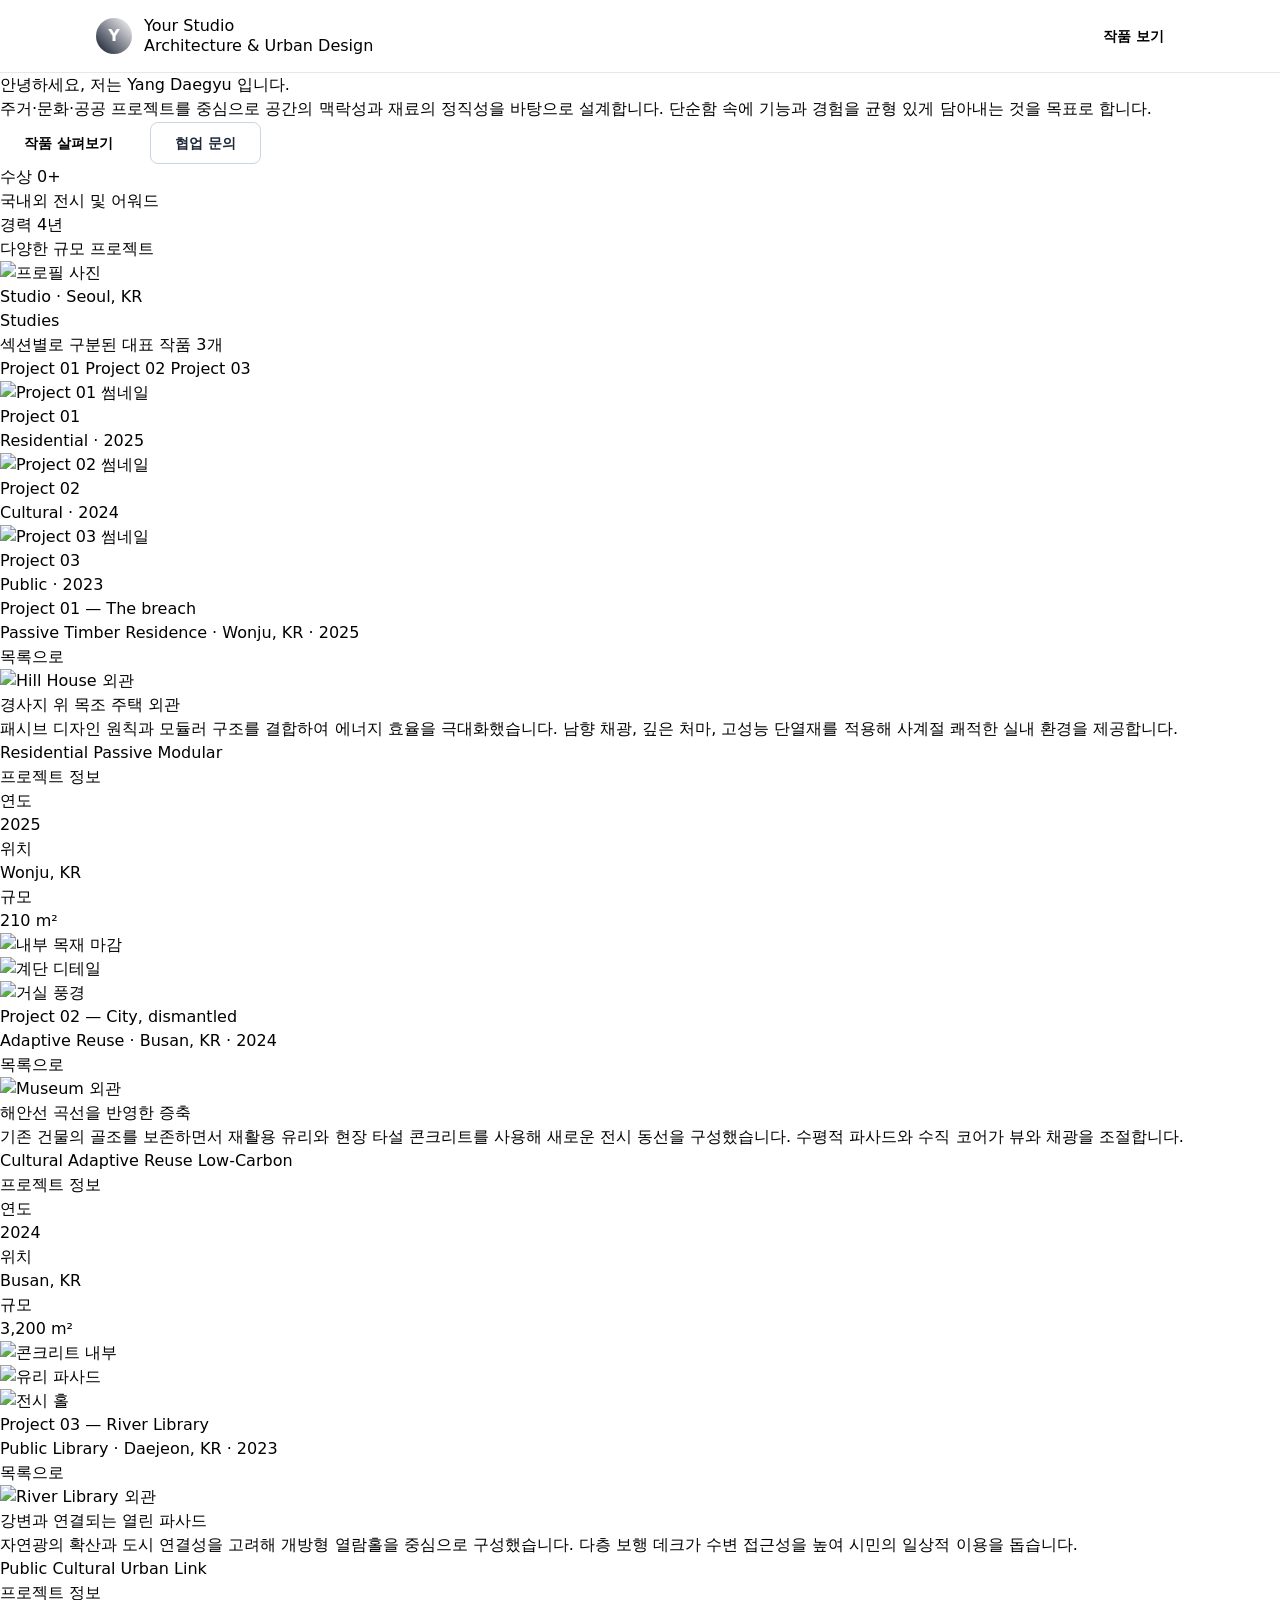
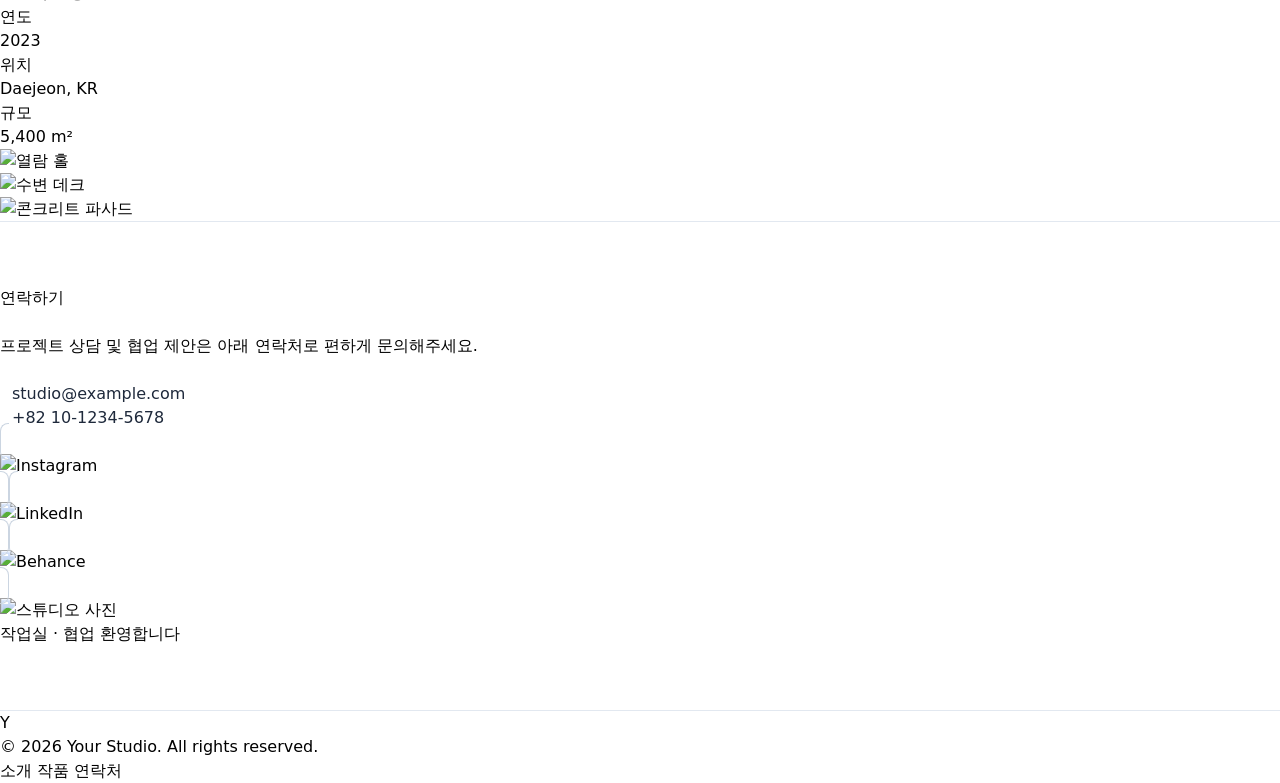
==== commit c60dcdb1: "ai사용 css적용" ====
--- a/index.html
+++ b/index.html
@@ -2,453 +2,326 @@
 <html lang="ko">
 
   <head>
-    <title>Architecture Portfolio</title>
+    <title>Intro &amp; Works</title>
     <meta charset="utf-8" />
     <meta name="viewport" content="width=device-width, initial-scale=1" />
     <meta name="robots" content="index,follow">
     <meta name="generator" content="GrapesJS Studio">
-    <link href="https://fonts.googleapis.com/css2?family=Inter:wght@300;400;600;700&amp;family=Playfair+Display:wght@400;600;700&amp;display=swap" rel="stylesheet" />
+    <link href="https://fonts.googleapis.com/css2?family=Inter:wght@400;600;700&amp;family=Playfair+Display:wght@600;700&amp;display=swap" rel="stylesheet" />
     <link rel="stylesheet" href="main - 복사본.css" />
   </head>
 
-  <body class="gjs-t-body cls-o852zs">
-    <header class="site-header" id="idqop">
-      <div class="header-container" id="ik29w">
-        <a href="#" class="brand-link" id="iabef">
-          <div class="brand-mark" id="it06i">A</div>
-          <div class="brand-text" id="iezbp">
-            <div class="cls-h1zy9k" id="i857l">Atelier Arc</div>
-            <div class="cls-duin1h" id="isonf">Architecture &amp; Urban Design</div>
+  <body class="gjs-t-body" id="izsa1w">
+    <header class="site-header" id="i1xm96">
+      <div class="header-container" id="ijho8l">
+        <a href="#top" class="brand-link" id="islkfg">
+          <div class="brand-mark" id="imx6zk">Y</div>
+          <div class="brand-text" id="idgjm7">
+            <div class="cls-itbs42" id="ibnzha">Your Studio</div>
+            <div class="cls-89t083" id="ifk2ne">Architecture &amp; Urban Design</div>
           </div>
         </a>
-        <nav class="primary-navigation" id="iu0ie">
-          <a href="#portfolio" class="nav-link" id="ioyio">포트폴리오</a>
-          <a href="#about" class="nav-link" id="ij8sr">소개</a>
-          <a href="#awards" class="nav-link" id="i607p">수상/전시</a>
-          <a href="#contact" class="nav-link" id="i7242">연락처</a>
+        <nav class="primary-navigation" id="ig41xj">
+          <a href="#about-2" class="header-link" id="i42zgd">소개</a>
+          <a href="#works-2" class="header-link" id="it0ncm">작품</a>
+          <a href="#contact-3" class="header-link" id="i0abuk">연락처</a>
         </nav>
-        <div class="header-actions" id="iovai">
-          <a href="#contact" class="gjs-t-button header-cta" id="iqm7f">프로젝트 문의</a>
-          <button type="button" id="menuBtn" aria-controls="mobileMenu" aria-expanded="false" class="mobile-menu-button">
-            <img alt="메뉴" src="https://api.iconify.design/lucide-menu.svg?color=%23121a2a" class="cls-11dogm" id="ik6zc" />
+        <div class="header-actions" id="isuj4l">
+          <a href="#works" class="gjs-t-button header-cta" id="i1c4o8">작품 보기</a>
+          <button type="button" aria-controls="mobileNav" aria-expanded="false" id="menuBtn-2" class="mobile-menu-button">
+            <img alt="메뉴" src="https://api.iconify.design/lucide-menu.svg?color=%23121a2a" class="cls-pgza6m" id="izlg5z" />
           </button>
         </div>
       </div>
-      <div id="mobileMenu" class="mobile-menu-panel">
-        <div class="cls-648le2" id="ib11o">
-          <a href="#portfolio" class="mobile-nav-link" id="i4kl6">포트폴리오</a>
-          <a href="#about" class="mobile-nav-link" id="ih7tr">소개</a>
-          <a href="#awards" class="mobile-nav-link" id="i9dex">수상/전시</a>
-          <a href="#contact" class="mobile-nav-link" id="inm2q">연락처</a>
+      <div id="mobileNav-2" class="mobile-menu-panel">
+        <div class="cls-91i4cy" id="i2heci">
+          <a href="#about" class="mobile-link" id="i8135t">소개</a>
+          <a href="#works" class="mobile-link" id="ih8gro">작품</a>
+          <a href="#contact" class="mobile-link" id="i8ni1p">연락처</a>
         </div>
       </div>
     </header>
-    <main id="ikzs1">
-      <section class="hero-section" id="icwau">
-        <div class="cls-nz8q4p" id="ik1jw">
-          <div class="hero-text" id="iqtv2">
-            <h1 class="gjs-t-h1 cls-v49u09" id="ihmea">
-              공간을 통해 도시와 사람을 잇다
-            </h1>
-            <p class="cls-409d5i" id="i6g4k">
-              기능과 미감을 넘어, 지속가능한 맥락을 설계합니다. 주거·문화·공공 프로젝트 전반의 리서치 기반 설계를 제안합니다.
+    <main id="top">
+      <section id="about-2" class="intro-section">
+        <div class="intro-grid" id="iubrnh">
+          <div class="intro-content" id="i8a03z">
+            <h1 class="gjs-t-h1 intro-title" id="i3mqaf">안녕하세요, 저는 Yang Daegyu 입니다.</h1>
+            <p class="intro-text" id="i45zul">
+              주거·문화·공공 프로젝트를 중심으로 공간의 맥락성과 재료의 정직성을 바탕으로 설계합니다. 단순함 속에 기능과 경험을 균형 있게 담아내는 것을 목표로 합니다.
             </p>
-            <div class="cls-n7y4t2" id="ikq65">
-              <a href="#portfolio" class="gjs-t-button primary-cta" id="inny9">
-                포트폴리오 보기
-                <img alt="" src="https://api.iconify.design/lucide-arrow-right.svg?color=white" class="cls-ty3grp" id="iv7kx" />
+            <div class="intro-actions" id="imgxou">
+              <a href="#works" class="gjs-t-button primary-cta" id="i6mxnz">
+                작품 살펴보기
+                <img alt="" src="https://api.iconify.design/lucide-arrow-right.svg?color=white" class="cls-dhmylq" id="i6xjzc" />
               </a>
-              <a href="#about" class="secondary-cta" id="iki45">
-                스튜디오 소개
+              <a href="#contact" class="secondary-cta" id="iby3zi">협업 문의</a>
+            </div>
+            <div class="intro-stats" id="ir7zih">
+              <div class="stat-item" id="i8resg">
+                <img alt="" src="https://api.iconify.design/lucide-award.svg?color=%23334155" class="cls-9oryor" id="ilr8tk" />
+                <div id="iwt8g1">
+                  <div class="cls-j5iwev" id="itz1aq">수상 0+</div>
+                  <div class="cls-676uth" id="iz43df">국내외 전시 및 어워드</div>
+                </div>
+              </div>
+              <div class="stat-item" id="i6n80v">
+                <img alt="" src="https://api.iconify.design/lucide-calendar.svg?color=%23334155" class="cls-vni23g" id="iumh2d" />
+                <div id="iqe7qj">
+                  <div class="cls-8wl172" id="i7vanj">경력 4년</div>
+                  <div class="cls-vy0aui" id="i8f6xi">다양한 규모 프로젝트</div>
+                </div>
+              </div>
+            </div>
+          </div>
+          <div class="intro-media" id="i0qcjw">
+            <img src="https://cdn.grapesjs.com/workspaces/cmmnbeubgb4te12v1bdg9vasl/assets/ce887465-d054-456b-99f2-3b682ea4bde5__-2026-03-12-192709.png" alt="프로필 사진" id="idu3ez" class="cls-d3kz0y" />
+            <div class="media-caption" id="i7uf4h">Studio · Seoul, KR</div>
+          </div>
+        </div>
+      </section>
+      <section id="works-2" class="works-overview">
+        <div class="cls-v6fara" id="ipg35k">
+          <div class="works-header" id="id0khv">
+            <div id="i7g5sj">
+              <h2 class="gjs-t-h2 section-title" id="imupwg">Studies</h2>
+              <div class="cls-vhen09" id="id87dh">섹션별로 구분된 대표 작품 3개</div>
+            </div>
+          </div>
+          <div class="works-filters" id="ilcju3"></div>
+          <a href="#work-1" class="cls-7p31nw" id="iyialy">Project 01</a>
+          <a href="#work-2" class="cls-9hfflx" id="ip8nq6">Project 02</a>
+          <a href="#work-3" class="cls-u61qfn" id="i1mg62">Project 03</a>
+          <div class="works-grid" id="i90akf">
+            <a href="#work-1" class="work-card" id="i4lkp7">
+              <img src="https://cdn.grapesjs.com/workspaces/cmmnbeubgb4te12v1bdg9vasl/assets/0bdea908-cef2-43d6-bb42-2a63a15d4718__-2026-03-12-202827.png" alt="Project 01 썸네일" id="i4gqy8" class="cls-gttawu" />
+              <div class="cls-lci36n" id="ikd18g">
+                <div id="ifgnn2">
+                  <div class="cls-ibxd3z" id="inbg6c">Project 01</div>
+                  <div class="cls-8cozrp" id="igonog">Residential · 2025</div>
+                </div>
+                <img alt="" src="https://api.iconify.design/lucide-arrow-right.svg?color=%23121a2a" class="cls-mqwu1o" id="igrkph" />
+              </div>
+            </a>
+            <a href="#work-2" class="work-card" id="ic59bk">
+              <img src="https://cdn.grapesjs.com/workspaces/cmmnbeubgb4te12v1bdg9vasl/assets/eb5e419d-44e8-4fce-b282-0e25995d2369__-2026-03-12-202918.png" alt="Project 02 썸네일" id="io5ylq" class="cls-1ybn65" />
+              <div class="cls-7hbt2g" id="i12h49">
+                <div id="ifkjq9">
+                  <div class="cls-dk4ysl" id="iu1xpb">Project 02</div>
+                  <div class="cls-4yqcck" id="i9q1yk">Cultural · 2024</div>
+                </div>
+                <img alt="" src="https://api.iconify.design/lucide-arrow-right.svg?color=%23121a2a" class="cls-mnz9x1" id="ij9v3a" />
+              </div>
+            </a>
+            <a href="#work-3" class="work-card" id="i52ox4">
+              <img src="https://cdn.grapesjs.com/workspaces/cmmnbeubgb4te12v1bdg9vasl/assets/dcc7fea1-e1d6-45da-b1f8-69ad480772a4__-2026-03-12-202936.png" alt="Project 03 썸네일" id="iey8rs" class="cls-7hreuz" />
+              <div class="cls-p2f74j" id="irb0e2">
+                <div id="igr9ob">
+                  <div class="cls-v6otc5" id="ib5nil">Project 03</div>
+                  <div class="cls-qz3g8o" id="ixtxkj">Public · 2023</div>
+                </div>
+                <img alt="" src="https://api.iconify.design/lucide-arrow-right.svg?color=%23121a2a" class="cls-goty2h" id="ihntff" />
+              </div>
+            </a>
+          </div>
+        </div>
+      </section>
+      <section id="work-1" class="work-section">
+        <div class="cls-n5qfdm" id="iba5yy">
+          <div class="work-heading" id="iatmdi">
+            <div id="ik941g">
+              <h2 class="gjs-t-h2 cls-oy7p0s" id="i069zv">Project 01 — The breach</h2>
+              <div class="cls-fgj7zu" id="iceowl">Passive Timber Residence · Wonju, KR · 2025</div>
+            </div>
+            <a href="#works-2" class="cls-vtgr7i" id="i769tr">목록으로</a>
+          </div>
+          <div class="work-media" id="iful6j">
+            <img src="https://cdn.grapesjs.com/workspaces/cmmnbeubgb4te12v1bdg9vasl/assets/0bdea908-cef2-43d6-bb42-2a63a15d4718__-2026-03-12-202827.png" alt="Hill House 외관" id="i0ibgt" class="cls-v145dt" />
+            <div class="cls-um560j" id="i70xtq">경사지 위 목조 주택 외관</div>
+          </div>
+          <div class="work-content" id="i7joql">
+            <div class="cls-ba94aq" id="ii0y7j">
+              <p class="cls-g5o98u" id="iohe5r">
+                패시브 디자인 원칙과 모듈러 구조를 결합하여 에너지 효율을 극대화했습니다. 남향 채광, 깊은 처마, 고성능 단열재를 적용해 사계절 쾌적한 실내 환경을 제공합니다.
+              </p>
+              <div class="cls-e4yeer" id="ijnlpf">
+                <span class="cls-rk8ajd" id="iyyv7m">Residential</span>
+                <span class="cls-trzr95" id="ioubjv">Passive</span>
+                <span class="cls-gsreh6" id="izhvrm">Modular</span>
+              </div>
+            </div>
+            <aside class="cls-gv4ntn" id="iqcq13">
+              <div class="cls-mnl3w3" id="i7z67d">프로젝트 정보</div>
+              <div class="cls-srhd0i" id="i3ckzq">
+                <div class="cls-es477o" id="i6nax1">연도</div>
+                <div class="cls-50ji0a" id="i3i0i2">2025</div>
+              </div>
+              <div class="cls-es3wmj" id="i984s6">
+                <div class="cls-hhrbdn" id="i78yus">위치</div>
+                <div class="cls-fxuuwg" id="ionlpi">Wonju, KR</div>
+              </div>
+              <div class="cls-ratdkl" id="ihy81m">
+                <div class="cls-dzp2tv" id="im54ou">규모</div>
+                <div class="cls-j1xbv7" id="i9q7m3">210 m²</div>
+              </div>
+            </aside>
+          </div>
+          <div class="work-gallery" id="imi59n">
+            <img loading="lazy" src="https://app.grapesjs.com/api/assets/random-image?query=wood%20interior&amp;w=900&amp;h=700" alt="내부 목재 마감" class="cls-4gexa1" id="i8dpbj" />
+            <img loading="lazy" src="https://app.grapesjs.com/api/assets/random-image?query=modern%20stairs&amp;w=900&amp;h=700" alt="계단 디테일" class="cls-j5qi7x" id="iw66qp" />
+            <img loading="lazy" src="https://app.grapesjs.com/api/assets/random-image?query=zen%20interior&amp;w=900&amp;h=700" alt="거실 풍경" class="cls-o7cfbe" id="iw0h4l" />
+          </div>
+        </div>
+      </section>
+      <section id="work-2" class="work-section">
+        <div class="cls-zaoar7" id="ihtmn1">
+          <div class="work-heading" id="ixsmo6">
+            <div id="iwv4mf">
+              <h2 class="gjs-t-h2 cls-lcrg2m" id="i3c5fz">Project 02 — City, dismantled</h2>
+              <div class="cls-dje3uf" id="i03rnx">Adaptive Reuse · Busan, KR · 2024</div>
+            </div>
+            <a href="#works-2" class="cls-wai3h6" id="iu93bl">목록으로</a>
+          </div>
+          <div class="work-media" id="ih8b6z">
+            <img src="https://cdn.grapesjs.com/workspaces/cmmnbeubgb4te12v1bdg9vasl/assets/eb5e419d-44e8-4fce-b282-0e25995d2369__-2026-03-12-202918.png" alt="Museum 외관" id="ikwsj4" class="cls-68xliu" />
+            <div class="cls-xag0fh" id="i3ss9l">해안선 곡선을 반영한 증축</div>
+          </div>
+          <div class="work-content" id="iar1pc">
+            <div class="cls-6b9ize" id="iee48p">
+              <p class="cls-vhtykv" id="i4qbmz">
+                기존 건물의 골조를 보존하면서 재활용 유리와 현장 타설 콘크리트를 사용해 새로운 전시 동선을 구성했습니다. 수평적 파사드와 수직 코어가 뷰와 채광을 조절합니다.
+              </p>
+              <div class="cls-73arxg" id="icfbh3">
+                <span class="cls-rkxzui" id="ie94bi">Cultural</span>
+                <span class="cls-tpnikk" id="ikl7ph">Adaptive Reuse</span>
+                <span class="cls-sn8659" id="ibxqli">Low-Carbon</span>
+              </div>
+            </div>
+            <aside class="cls-k6q7zx" id="ivnied">
+              <div class="cls-74q3r6" id="iz0x4y">프로젝트 정보</div>
+              <div class="cls-xg3mqc" id="i8k744">
+                <div class="cls-bbhdxv" id="inmsn8">연도</div>
+                <div class="cls-ac2tva" id="iyns0i">2024</div>
+              </div>
+              <div class="cls-4miuno" id="inaica">
+                <div class="cls-gnu5mh" id="iu7uj9">위치</div>
+                <div class="cls-c1u6ct" id="imm525">Busan, KR</div>
+              </div>
+              <div class="cls-5o9dky" id="ixjgs2">
+                <div class="cls-tn7e3n" id="ii47id">규모</div>
+                <div class="cls-agpbry" id="id5tyr">3,200 m²</div>
+              </div>
+            </aside>
+          </div>
+          <div class="work-gallery" id="iylpfa">
+            <img loading="lazy" src="https://app.grapesjs.com/api/assets/random-image?query=concrete%20interior&amp;w=900&amp;h=700" alt="콘크리트 내부" class="cls-pumsrq" id="ia9ycq" />
+            <img loading="lazy" src="https://app.grapesjs.com/api/assets/random-image?query=glass%20facade&amp;w=900&amp;h=700" alt="유리 파사드" class="cls-xbml55" id="i9u8xt" />
+            <img loading="lazy" src="https://app.grapesjs.com/api/assets/random-image?query=gallery%20hall&amp;w=900&amp;h=700" alt="전시 홀" class="cls-u6ddho" id="ijtq2s" />
+          </div>
+        </div>
+      </section>
+      <section id="work-3" class="work-section">
+        <div class="cls-d0ivxp" id="ik2cbm">
+          <div class="work-heading" id="iqrfcx">
+            <div id="icj7xi">
+              <h2 class="gjs-t-h2 cls-kv71o1" id="iy9w2a">Project 03 — River Library</h2>
+              <div class="cls-fb70r1" id="ijkdk7">Public Library · Daejeon, KR · 2023</div>
+            </div>
+            <a href="#works-2" class="cls-zvi9jw" id="i9c7bi">목록으로</a>
+          </div>
+          <div class="work-media" id="i36yc8">
+            <img src="https://app.grapesjs.com/api/assets/random-image?query=public%20library%20architecture&amp;w=1600&amp;h=1000" alt="River Library 외관" class="cls-fybcvb" id="io37vt" />
+            <div class="cls-eljks9" id="i4lwpi">강변과 연결되는 열린 파사드</div>
+          </div>
+          <div class="work-content" id="ifwl0g">
+            <div class="cls-5zmkmv" id="i47i4b">
+              <p class="cls-1xssvn" id="inqyh5">
+                자연광의 확산과 도시 연결성을 고려해 개방형 열람홀을 중심으로 구성했습니다. 다층 보행 데크가 수변 접근성을 높여 시민의 일상적 이용을 돕습니다.
+              </p>
+              <div class="cls-6rrr58" id="iq2rxn">
+                <span class="cls-4ps1sj" id="itvvck">Public</span>
+                <span class="cls-t8wk17" id="i07w9l">Cultural</span>
+                <span class="cls-fk89lr" id="i1lk3i">Urban Link</span>
+              </div>
+            </div>
+            <aside class="cls-2bo58q" id="i9o89u">
+              <div class="cls-b7hn8c" id="i0xsxa">프로젝트 정보</div>
+              <div class="cls-e9fx5p" id="io64td">
+                <div class="cls-2d4dvb" id="i29xbg">연도</div>
+                <div class="cls-5gihbb" id="irqodc">2023</div>
+              </div>
+              <div class="cls-cdlnmu" id="i964mj">
+                <div class="cls-p2unhe" id="iw332i">위치</div>
+                <div class="cls-svnqj3" id="i22tsv">Daejeon, KR</div>
+              </div>
+              <div class="cls-f3m087" id="i4ka7p">
+                <div class="cls-yalzqd" id="izxjdj">규모</div>
+                <div class="cls-ttp4pq" id="ivl5uq">5,400 m²</div>
+              </div>
+            </aside>
+          </div>
+          <div class="work-gallery" id="iw2d7j">
+            <img loading="lazy" src="https://app.grapesjs.com/api/assets/random-image?query=reading%20hall&amp;w=900&amp;h=700" alt="열람 홀" class="cls-w68xe9" id="ivl7vr" />
+            <img loading="lazy" src="https://app.grapesjs.com/api/assets/random-image?query=boardwalk&amp;w=900&amp;h=700" alt="수변 데크" class="cls-5mfab3" id="iyga47" />
+            <img loading="lazy" src="https://app.grapesjs.com/api/assets/random-image?query=concrete%20facade&amp;w=900&amp;h=700" alt="콘크리트 파사드" class="cls-1wlk8f" id="iacjsh" />
+          </div>
+        </div>
+      </section>
+      <section id="contact-3" class="contact-section">
+        <div class="cls-fzlctz" id="iym0e4">
+          <div class="contact-details" id="ii8b06">
+            <h2 class="gjs-t-h2 cls-q1hfp9" id="i50qs1">연락하기</h2>
+            <p class="cls-afe1mc" id="ifv4a1">프로젝트 상담 및 협업 제안은 아래 연락처로 편하게 문의해주세요.</p>
+            <div class="cls-6b0z86" id="ir07ff">
+              <a href="mailto:studio@example.com" class="contact-item" id="i6z1zh">
+                <img alt="" src="https://api.iconify.design/lucide-mail.svg?color=%23121a2a" class="cls-pl5381" id="ia13pa" /> studio@example.com
               </a>
-            </div>
-            <div class="cls-queh6g" id="ijeoi">
-              <div class="stats-item" id="iwwf9">
-                <img alt="" src="https://api.iconify.design/lucide-award.svg?color=%23334155" class="cls-a2pc0c" id="i6mtj" />
-                <div id="i09ls">
-                  <div class="cls-txsqom" id="iy4fg">12+ Awards</div>
-                  <div class="cls-9bj4th" id="iytql">국내외 수상 및 전시</div>
-                </div>
-              </div>
-              <div class="stats-item" id="im5sd">
-                <img alt="" src="https://api.iconify.design/lucide-calendar.svg?color=%23334155" class="cls-kpwewp" id="iz0yj" />
-                <div id="ilmhd">
-                  <div class="cls-acq0jd" id="iy9o1">10년+</div>
-                  <div class="cls-xetz9a" id="ii419">프로젝트 경험</div>
-                </div>
-              </div>
-            </div>
-          </div>
-          <div class="hero-media" id="iyshz">
-            <img src="https://app.grapesjs.com/api/assets/random-image?query=modern%20architecture&amp;w=1200&amp;h=800" alt="대표 프로젝트 외관" class="cls-boe2w2" id="ihd9j" />
-            <div class="cls-maz2r7" id="ishj4">
-              <div class="cls-mg1ztk" id="iooav">Seaside Museum Extension, 2024</div>
-            </div>
-          </div>
-        </div>
-      </section>
-      <section id="about" class="about-section">
-        <div class="cls-cwbn6o" id="ioojk">
-          <div class="about-portrait" id="io4mf">
-            <div class="cls-v6tuah" id="i80xo">
-              <img src="https://app.grapesjs.com/api/assets/random-image?query=architect%20portrait&amp;w=800&amp;h=900" alt="건축가 프로필 사진" class="cls-h9tsxv" id="iyvck" />
-            </div>
-          </div>
-          <div class="about-content" id="ihh7h">
-            <h2 class="gjs-t-h2 cls-nfjrua" id="i983p">스튜디오 소개</h2>
-            <p class="cls-acydvj" id="igi7q">
-              Atelier Arc는 맥락성, 재료의 정직성, 환경적 지속가능성을 핵심 가치로 삼습니다. 다양한 규모의 프로젝트에서 리서치와 프로토타이핑, 협업을 통해 가장 적합한 해법을 도출합니다.
-            </p>
-            <div class="cls-xg87nn" id="ivepl">
-              <div class="about-fact" id="ikqfe">
-                <div class="cls-ahrysk" id="ixctw">전문 분야</div>
-                <div class="cls-yrqydn" id="iuavg">주거·문화·공공</div>
-              </div>
-              <div class="about-fact" id="ioaa4">
-                <div class="cls-aok442" id="icryf">설립</div>
-                <div class="cls-u37684" id="ipm0hc">2015, Seoul</div>
-              </div>
-              <div class="about-fact" id="itzxny">
-                <div class="cls-z2nyye" id="i280tr">연구 테마</div>
-                <div class="cls-sodug2" id="i9lokf">Low-Carbon &amp; Modular</div>
-              </div>
-            </div>
-            <div class="cls-r3dnq8" id="iu0yow">
-              <a href="#" class="download-cv" id="ieyx6j">프로필 다운로드</a>
-              <a href="#contact" class="gjs-t-button contact-cta" id="i3ff4r">협업 제안</a>
-            </div>
-          </div>
-        </div>
-      </section>
-      <section id="portfolio" class="projects-section">
-        <div class="cls-u3ve3k" id="i8r68n">
-          <div class="cls-27d387" id="ixsmaf">
-            <div id="i3xglf">
-              <h2 class="gjs-t-h2 cls-v945ma" id="ivj9kj">프로젝트</h2>
-              <p class="cls-bl3jl5" id="ia7m53">선별된 작업들을 소개합니다.</p>
-            </div>
-            <div class="cls-pq81j6" id="i2gp5k">
-              <button type="button" class="filter-button" id="i8wg9c">All</button>
-              <button type="button" class="filter-button" id="ixme4j">Residential</button>
-              <button type="button" class="filter-button" id="i5a59w">Cultural</button>
-              <button type="button" class="filter-button" id="i0gwx8">Public</button>
-            </div>
-          </div>
-          <div class="projects-grid" id="ib8igv">
-            <article data-project="Sea Museum" data-images="modern%20museum,concrete%20interior,coastal%20architecture" data-description="해안선의 곡선을 반영한 증축 프로젝트. 현장 콘크리트와 재활용 유리를 사용." class="group project-card" id="iqol3z">
-              <div class="cls-dl3qu9" id="iytngf">
-                <img src="https://app.grapesjs.com/api/assets/random-image?query=coastal%20museum&amp;w=1200&amp;h=900" alt="Seaside Museum Extension 외관" class="cls-2wsmc0" id="icr5r9" />
-                <div class="group-hover:bg-black/35 cls-wgy30u" id="i0inwx"></div>
-              </div>
-              <div class="cls-lqu4ov" id="i9q8x1">
-                <div class="cls-z936yv" id="i9yn5j">
-                  <h3 class="cls-5gme29" id="id40rh">Seaside Museum Extension</h3>
-                  <span class="cls-dkmy03" id="i003cb">2024</span>
-                </div>
-                <div class="cls-0tf6uy" id="ic7b5q">
-                  <img alt="" src="https://api.iconify.design/lucide-map-pin.svg?color=%23566" class="cls-8bv1sh" id="ikqzcy" />
-                  Busan, KR
-                </div>
-                <div class="cls-1dwbs3" id="ibbd25">
-                  <span class="cls-cp2bsa" id="ixtbpk">Cultural</span>
-                  <span class="cls-19g23n" id="ivbela">Adaptive Reuse</span>
-                </div>
-              </div>
-            </article>
-            <article data-project="Hill House" data-images="wood%20house,modern%20stairs,zen%20interior" data-description="경사지 위 목조 주택. 패시브 디자인과 모듈러 요소를 결합." class="group project-card" id="it71aj">
-              <div class="cls-spfvqf" id="i1hgul">
-                <img src="https://app.grapesjs.com/api/assets/random-image?query=timber%20residence&amp;w=1200&amp;h=900" alt="Hill House 외관" class="cls-doktqt" id="inwzeh" />
-                <div class="group-hover:bg-black/35 cls-70q34x" id="i2pb4g"></div>
-              </div>
-              <div class="cls-byk1k7" id="iu5lz5">
-                <div class="cls-2tfocx" id="iy5cjc">
-                  <h3 class="cls-2dfgql" id="isemsx">Hill House</h3>
-                  <span class="cls-wjyw2t" id="iovzfz">2023</span>
-                </div>
-                <div class="cls-5ioylj" id="izxtff">
-                  <img alt="" src="https://api.iconify.design/lucide-map-pin.svg?color=%23566" class="cls-kwf9i6" id="iqsjzl" />
-                  Wonju, KR
-                </div>
-                <div class="cls-dvssqg" id="i8odsp">
-                  <span class="cls-iwawb0" id="i3x3v4">Residential</span>
-                  <span class="cls-zcgr81" id="irpk42">Passive</span>
-                </div>
-              </div>
-            </article>
-            <article data-project="River Library" data-images="river%20library,reading%20hall,concrete%20facade" data-description="강변 공공 도서관. 빛의 확산과 도시 연결성을 고려한 열린 내부." class="group project-card" id="igfrcg">
-              <div class="cls-jbbdyd" id="id803h">
-                <img src="https://app.grapesjs.com/api/assets/random-image?query=public%20library%20architecture&amp;w=1200&amp;h=900" alt="River Library 외관" class="cls-07n8v6" id="i3p8ta" />
-                <div class="group-hover:bg-black/35 cls-n4gt2p" id="irv9s5"></div>
-              </div>
-              <div class="cls-e6qfaz" id="iusbby">
-                <div class="cls-y6goud" id="i692tg">
-                  <h3 class="cls-6ci7yj" id="ibw0kp">River Library</h3>
-                  <span class="cls-dln72q" id="iny8x9">2022</span>
-                </div>
-                <div class="cls-0ljbjd" id="i4e0rj">
-                  <img alt="" src="https://api.iconify.design/lucide-map-pin.svg?color=%23566" class="cls-d4cfhh" id="ixzhpp" />
-                  Daejeon, KR
-                </div>
-                <div class="cls-o4qzgr" id="i0r2jy">
-                  <span class="cls-8z1tyw" id="ikow04">Public</span>
-                  <span class="cls-gx48jr" id="isf1fb">Cultural</span>
-                </div>
-              </div>
-            </article>
-          </div>
-          <div class="cls-o38518" id="iy8h2v">
-            <button type="button" class="load-more" id="i49zq1">더 보기</button>
-          </div>
-        </div>
-      </section>
-      <section id="awards" class="awards-section">
-        <div class="cls-kgkox9" id="im1ntl">
-          <div id="im855i">
-            <h2 class="gjs-t-h2 cls-3lqsa0" id="i9b3vk">수상 및 전시</h2>
-            <p class="cls-6yhti0" id="itfjan">프로젝트의 성과와 여정을 기록합니다.</p>
-          </div>
-          <div class="timeline" id="i3btaa">
-            <div class="timeline-item" id="i6kjyl">
-              <div class="cls-tp37ij" id="in3n4i">
-                <img alt="" src="https://api.iconify.design/lucide-award.svg?color=white" class="cls-k1w2aj" id="iv2ldm" />
-              </div>
-              <div class="cls-avst49" id="iwj5rh">
-                <div class="cls-ybsmu9" id="ita0ve">
-                  <div class="cls-9w94y1" id="ibgjvq">KAA Award — Cultural Architecture</div>
-                  <div class="cls-l9vqjf" id="i5culh">2024</div>
-                </div>
-                <div class="cls-ibhhgc" id="iyb48e">Seaside Museum Extension, 부산시립미술관</div>
-              </div>
-            </div>
-            <div class="timeline-item" id="izkbod">
-              <div class="cls-5w4z4w" id="idx7c1">
-                <img alt="" src="https://api.iconify.design/lucide-award.svg?color=white" class="cls-camu0b" id="i655qb" />
-              </div>
-              <div class="cls-3ggazv" id="ihwnhs">
-                <div class="cls-mw5f2i" id="ib13ox">
-                  <div class="cls-zud3tc" id="if3xc1">UIA Pavilion Exhibition</div>
-                  <div class="cls-6v5a59" id="icnm7i">2023</div>
-                </div>
-                <div class="cls-a1p6ev" id="ik1tab">Low-Carbon Modular System 전시</div>
-              </div>
-            </div>
-            <div class="timeline-item" id="i6um7k">
-              <div class="cls-y7w5sp" id="i9ze0t">
-                <img alt="" src="https://api.iconify.design/lucide-award.svg?color=white" class="cls-ipa9zy" id="iy1e15" />
-              </div>
-              <div class="cls-336msq" id="i9424y">
-                <div class="cls-o7pgna" id="ix7x49">
-                  <div class="cls-ue3n5l" id="i4jyuj">Seoul Design Week Talk</div>
-                  <div class="cls-87zyxj" id="itop4c">2022</div>
-                </div>
-                <div class="cls-p9k9sq" id="ir9tvg">도시 공공성에 대한 강연 및 패널 토크</div>
-              </div>
-            </div>
-          </div>
-        </div>
-      </section>
-      <section id="contact" class="contact-section">
-        <div class="cls-eouq0l" id="i7ssgz">
-          <div class="contact-details" id="i446wq">
-            <h2 class="gjs-t-h2 cls-giwpqb" id="ifpvpc">연락하기</h2>
-            <p class="cls-uq19h8" id="ia4b2n">프로젝트 상담 및 협업 제안은 아래 연락처 또는 폼을 통해 문의해주세요.</p>
-            <div class="cls-t75edc" id="ipjy8u">
-              <a href="mailto:studio@atelier-arc.com" class="contact-item" id="ifed6m">
-                <img alt="" src="https://api.iconify.design/lucide-mail.svg?color=%23121a2a" class="cls-twbzno" id="iyv156" />
-                studio@atelier-arc.com
+              <a href="tel:+821012345678" class="contact-item" id="iosroh">
+                <img alt="" src="https://api.iconify.design/lucide-phone.svg?color=%23121a2a" class="cls-23pqlc" id="i2erol" /> +82 10-1234-5678
               </a>
-              <a href="tel:+821012345678" class="contact-item" id="i2thil">
-                <img alt="" src="https://api.iconify.design/lucide-phone.svg?color=%23121a2a" class="cls-8qptlp" id="irglag" />
-                +82 10-1234-5678
-              </a>
-              <div class="cls-skrv4y" id="iutos1">
-                <a href="#" aria-label="Instagram" class="social-link" id="irjyfe">
-                  <img alt="Instagram" src="https://api.iconify.design/lucide-instagram.svg?color=%23121a2a" class="cls-w5112p" id="i83d12" />
+              <div class="cls-g08egd" id="il5kjl">
+                <a href="#" class="social-link" id="ie2vei">
+                  <img alt="Instagram" src="https://api.iconify.design/lucide-instagram.svg?color=%23121a2a" class="cls-ddo43f" id="iwsfnj" />
                 </a>
-                <a href="#" aria-label="Behance" class="social-link" id="i0ll6k">
-                  <img alt="Behance" src="https://api.iconify.design/lucide-behance.svg?color=%23121a2a" class="cls-acmk5p" id="isaa4f" />
+                <a href="#" class="social-link" id="ihgjrj">
+                  <img alt="LinkedIn" src="https://api.iconify.design/lucide-linkedin.svg?color=%23121a2a" class="cls-6y562e" id="ijc08w" />
                 </a>
-                <a href="#" aria-label="LinkedIn" class="social-link" id="impqsg">
-                  <img alt="LinkedIn" src="https://api.iconify.design/lucide-linkedin.svg?color=%23121a2a" class="cls-ficb3h" id="ioczte" />
+                <a href="#" class="social-link" id="izh8zd">
+                  <img alt="Behance" src="https://api.iconify.design/lucide-behance.svg?color=%23121a2a" class="cls-bnoo42" id="id5juu" />
                 </a>
               </div>
             </div>
-            <div class="cls-91zj6o" id="icw9r3">
-              <img loading="lazy" src="https://app.grapesjs.com/api/assets/random-image?query=studio%20workspace&amp;w=1200&amp;h=800" alt="스튜디오 작업실" class="cls-qehj2j" id="ihiabn" />
-            </div>
-          </div>
-          <form method="post" action="#" class="contact-form" id="ih8ell">
-            <div class="cls-edyf18" id="iw6yhg">
-              <div class="cls-dv2l99" id="i417sm">
-                <img alt="" src="https://api.iconify.design/lucide-mail.svg?color=%232563eb" class="cls-0rhpdx" id="i11q63" />
-              </div>
-              <div class="cls-l560eo" id="i3b5fb">문의 폼</div>
-            </div>
-            <div class="cls-79ivei" id="iauv7s">
-              <div class="cls-xxwryt" id="is3pqj">
-                <label for="name" class="cls-krfn0c" id="icolzr">이름</label>
-                <input type="text" id="name" name="name" required placeholder="성함을 입력하세요" class="cls-syjknh" />
-              </div>
-              <div class="cls-ko2rsq" id="it1a9l">
-                <label for="email" class="cls-w6q0hg" id="idzgxl">이메일</label>
-                <input type="email" id="email" name="email" required placeholder="you@example.com" class="cls-x4409k" />
-              </div>
-            </div>
-            <div class="cls-sm1t7h" id="ijf4hq">
-              <label for="message" class="cls-c2aybr" id="irm8j9">메시지</label>
-              <textarea id="message" name="message" rows="5" required placeholder="프로젝트 개요, 일정, 예산 등을 적어주세요" class="cls-05kqob"></textarea>
-            </div>
-            <div class="cls-7c1s8s" id="iuiuhj">
-              <input type="checkbox" id="consent" class="cls-7v2gdc" />
-              <label for="consent" class="cls-6gtqyq" id="i5j40a">개인정보 수집 및 이용에 동의합니다.</label>
-            </div>
-            <button type="submit" class="gjs-t-button cls-72qm6v" id="i9fkkp">메시지 보내기</button>
-            <div aria-live="polite" class="cls-4q2kg2" id="il2lzd">보통 1~2 영업일 내 회신드립니다.</div>
-          </form>
+          </div>
+          <div class="contact-media" id="iq3igj">
+            <img loading="lazy" src="https://app.grapesjs.com/api/assets/random-image?query=studio%20workspace&amp;w=1200&amp;h=800" alt="스튜디오 사진" class="cls-gy31lk" id="i9f7dx" />
+            <div class="cls-kea4gs" id="iwvndj">작업실 · 협업 환영합니다</div>
+          </div>
         </div>
       </section>
     </main>
-    <footer class="site-footer" id="inzysh">
-      <div class="cls-svaz5l" id="i5t5yi">
-        <div class="cls-rotopu" id="i7t7sb">
-          <div class="cls-cobywd" id="i4w8b3">A</div>
-          <div class="cls-gblchg" id="ivh2wh">© 2026 Atelier Arc. All rights reserved.</div>
-        </div>
-        <div class="cls-any8pm" id="idufdb">
-          <a href="#portfolio" class="gjs-t-link footer-link" id="iv7o1h">포트폴리오</a>
-          <a href="#about" class="gjs-t-link footer-link" id="im41cy">소개</a>
-          <a href="#awards" class="gjs-t-link footer-link" id="ikosu1">수상/전시</a>
-          <a href="#contact" class="gjs-t-link footer-link" id="iowpmp">연락처</a>
+    <footer class="site-footer" id="ibil5h">
+      <div class="footer-container" id="iy5okj">
+        <div class="footer-brand" id="iod74l">
+          <div class="cls-3mgqox" id="i2dkxn">Y</div>
+          <div class="cls-951tql" id="id17sb">© 2026 Your Studio. All rights reserved.</div>
+        </div>
+        <div class="footer-nav" id="i97id6">
+          <a href="#about-2" class="gjs-t-link cls-gclpev" id="iib7yu">소개</a>
+          <a href="#works-2" class="gjs-t-link cls-yew52o" id="iof1gs">작품</a>
+          <a href="#contact-3" class="gjs-t-link cls-h54n9p" id="irjnx1">연락처</a>
         </div>
       </div>
     </footer>
-    <div id="projectModal" class="project-modal">
-      <div role="dialog" aria-modal="true" aria-labelledby="modalTitle" class="cls-fkesfj" id="in79tt">
-        <div class="cls-y59lme" id="is6odm">
-          <div id="modalTitle" class="cls-fooi00">Project Title</div>
-          <button type="button" id="modalClose" class="cls-nwouql">
-            <img alt="닫기" src="https://api.iconify.design/lucide-x.svg?color=%23121a2a" class="cls-b1ex7y" id="i28zel" />
-          </button>
-        </div>
-        <div class="cls-w7dd34" id="ixaf8k">
-          <div class="cls-c8pw7j" id="i3n25o">
-            <div class="cls-305ff1" id="is0ojy">
-              <img id="modalImage" src="https://app.grapesjs.com/api/assets/random-image?query=architecture&amp;w=1600&amp;h=1000" alt="프로젝트 이미지" class="cls-xymg30" />
-              <div class="cls-4abprz" id="imn9zv"></div>
-              <div class="cls-g4094v" id="i2qyrt">
-                <button type="button" id="prevImg" class="cls-riszmi">
-                  <img alt="이전" src="https://api.iconify.design/lucide-arrow-right.svg?color=%23121a2a" id="ivjrwk" class="cls-y8fxqx" />
-                </button>
-              </div>
-              <div class="cls-2buwsx" id="ipkind">
-                <button type="button" id="nextImg" class="cls-gqwdla">
-                  <img alt="다음" src="https://api.iconify.design/lucide-arrow-right.svg?color=%23121a2a" class="cls-k0i5kb" id="iov1yr" />
-                </button>
-              </div>
-            </div>
-          </div>
-          <div class="cls-5shci8" id="ilkh52">
-            <div id="modalDesc" class="cls-4yl5r0">프로젝트 설명이 여기에 표시됩니다.</div>
-            <div class="cls-8yl1z1" id="iaiqvk">
-              <div class="cls-el8yv8" id="i9k1aw">
-                <div class="cls-xgd7zz" id="ivitku">위치</div>
-                <div class="cls-bbqqkv" id="iubes2">—</div>
-              </div>
-              <div class="cls-g4fgzq" id="izihql">
-                <div class="cls-1vf1l0" id="i3cbnf">연도</div>
-                <div class="cls-xqhjrh" id="iecpyl">—</div>
-              </div>
-            </div>
-            <div class="cls-d2e4xn" id="i4c0oa">
-              <a href="#contact" class="gjs-t-button cls-iff2z4" id="ikmago">문의하기</a>
-              <a href="#portfolio" class="cls-11jonh" id="iro03k">전체 프로젝트</a>
-            </div>
-            <div class="cls-jioycw" id="i1nf43">
-              <div class="cls-a6w2nd" id="iwinmw">더 보기</div>
-              <div id="thumbs" class="cls-jpmic9">
-                <img loading="lazy" src="https://app.grapesjs.com/api/assets/random-image?query=architecture%20detail&amp;w=400&amp;h=320" alt="썸네일 1" class="cls-tth758" id="io02fa" />
-                <img loading="lazy" src="https://app.grapesjs.com/api/assets/random-image?query=concrete%20detail&amp;w=400&amp;h=320" alt="썸네일 2" class="cls-iz220n" id="ignt6n" />
-                <img loading="lazy" src="https://app.grapesjs.com/api/assets/random-image?query=wood%20interior&amp;w=400&amp;h=320" alt="썸네일 3" class="cls-43znop" id="i46lcy" />
-              </div>
-            </div>
-          </div>
-        </div>
-      </div>
-    </div>
-    <script id="ikl3cy">
-      const menuBtn = document.getElementById('menuBtn');
-      const mobileMenu = document.getElementById('mobileMenu');
-      if (menuBtn && mobileMenu) {
+    <script id="i8cqwj">
+      const menuBtn = document.getElementById('menuBtn-2');
+      const mobileNav = document.getElementById('mobileNav-2');
+      if (menuBtn && mobileNav) {
         menuBtn.addEventListener('click', () => {
           const expanded = menuBtn.getAttribute('aria-expanded') === 'true';
           menuBtn.setAttribute('aria-expanded', String(!expanded));
-          mobileMenu.classList.toggle('hidden');
+          mobileNav.classList.toggle('hidden');
         });
       }
-
-      const modal = document.getElementById('projectModal');
-      const modalTitle = document.getElementById('modalTitle');
-      const modalImage = document.getElementById('modalImage');
-      const modalDesc = document.getElementById('modalDesc');
-      const modalClose = document.getElementById('modalClose');
-      const prevBtn = document.getElementById('prevImg');
-      const nextBtn = document.getElementById('nextImg');
-
-      let imageQueries = [];
-      let currentIndex = 0;
-
-      function openModal(card) {
-        modalTitle.textContent = card.dataset.project || 'Project';
-        modalDesc.textContent = card.dataset.description || '';
-        const imgs = (card.dataset.images || '').split(',').map(s => s.trim()).filter(Boolean);
-        imageQueries = imgs.length ? imgs : ['architecture'];
-        currentIndex = 0;
-        updateModalImage();
-        modal.classList.remove('hidden');
-        modal.classList.add('flex');
-        document.body.style.overflow = 'hidden';
-      }
-
-      function closeModal() {
-        modal.classList.add('hidden');
-        modal.classList.remove('flex');
-        document.body.style.overflow = '';
-      }
-
-      function updateModalImage() {
-        const q = encodeURIComponent(imageQueries[currentIndex]);
-        modalImage.src = `https://app.grapesjs.com/api/assets/random-image?query=${q}&w=1600&h=1000`;
-      }
-
-      document.querySelectorAll('[data-gjs-name="Project Card"]').forEach(card => {
-        card.addEventListener('click', () => openModal(card));
-        card.addEventListener('keydown', (e) => {
-          if (e.key === 'Enter' || e.key === ' ') {
-            e.preventDefault();
-            openModal(card);
-          }
-        });
-        card.setAttribute('tabindex', '0');
-        card.setAttribute('role', 'button');
-        card.setAttribute('aria-label', '프로젝트 상세 보기');
-      });
-
-      modalClose.addEventListener('click', closeModal);
-      modal.addEventListener('click', (e) => {
-        if (e.target === modal) closeModal();
-      });
-      document.addEventListener('keydown', (e) => {
-        if (!modal.classList.contains('hidden') && e.key === 'Escape') closeModal();
-      });
-      prevBtn.addEventListener('click', () => {
-        currentIndex = (currentIndex - 1 + imageQueries.length) % imageQueries.length;
-        updateModalImage();
-      });
-      nextBtn.addEventListener('click', () => {
-        currentIndex = (currentIndex + 1) % imageQueries.length;
-        updateModalImage();
-      });
     </script>
   </body>
 
-</html>
+</html>
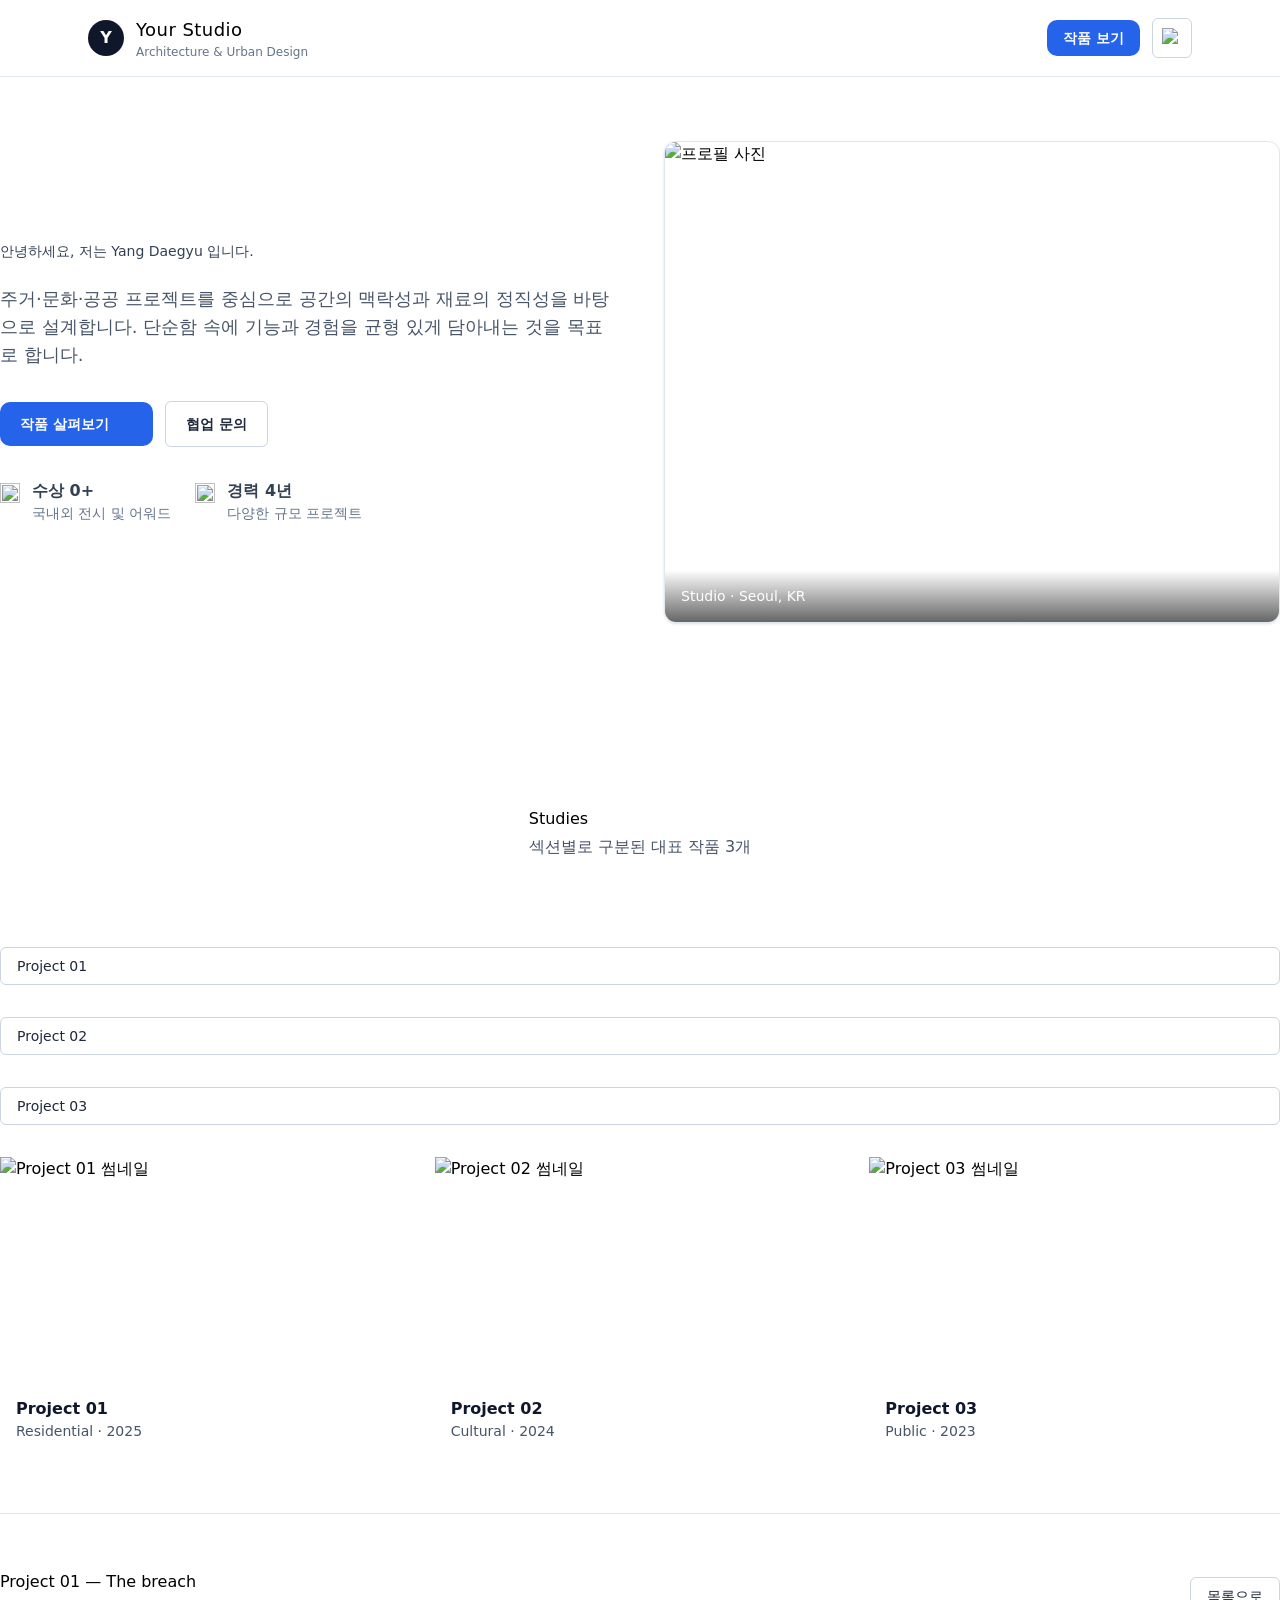
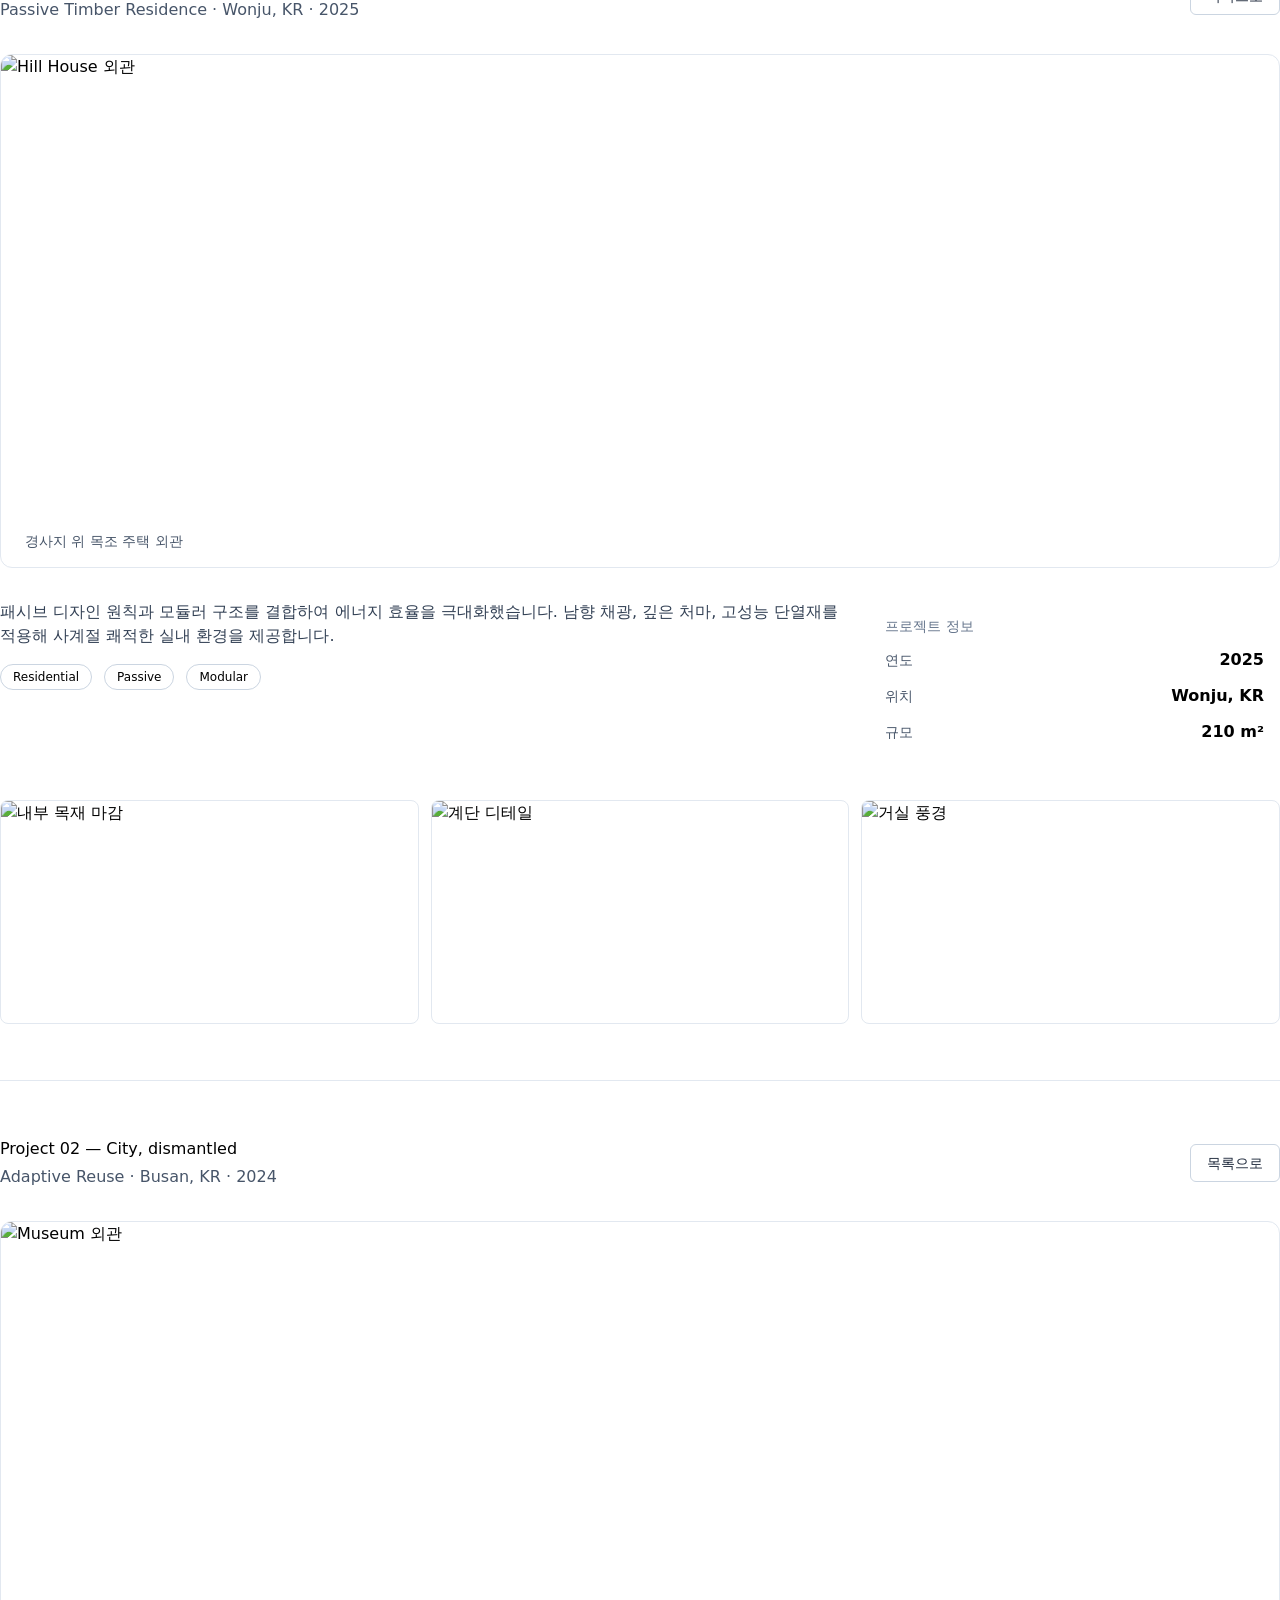
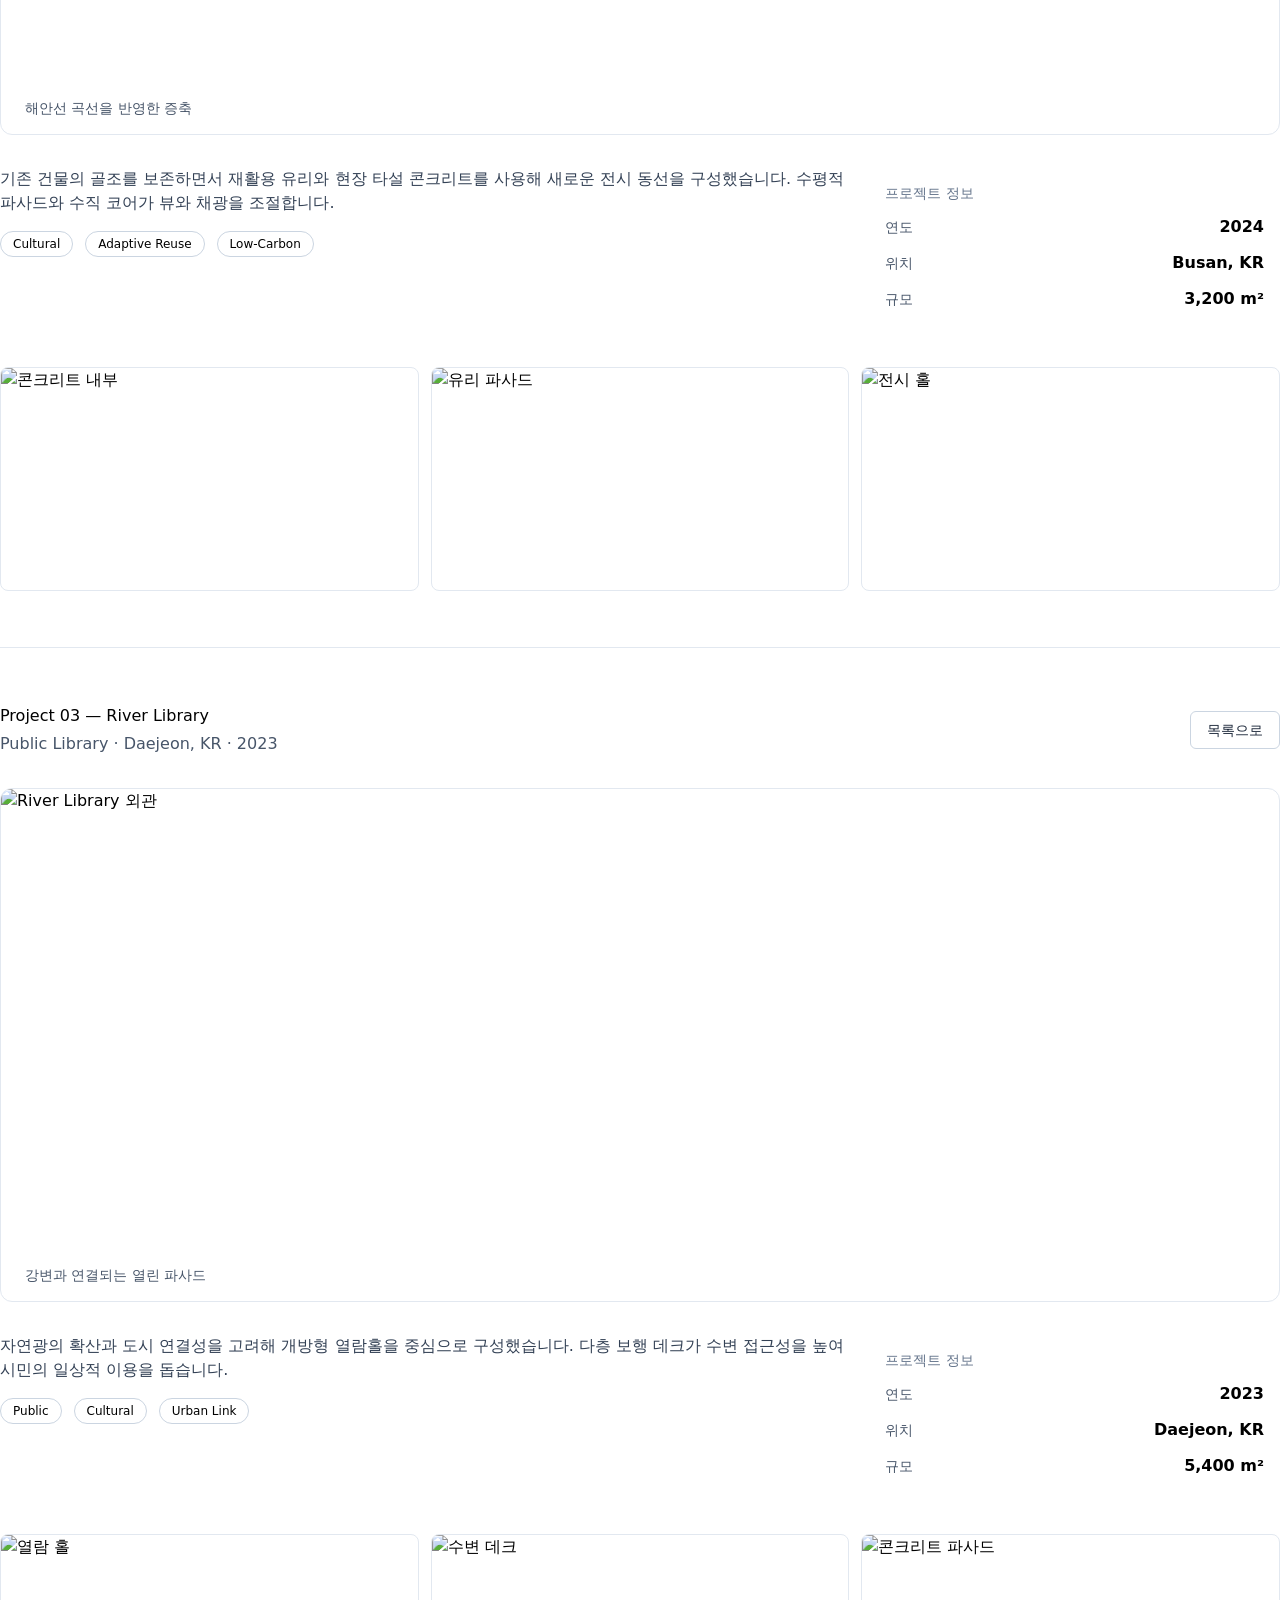
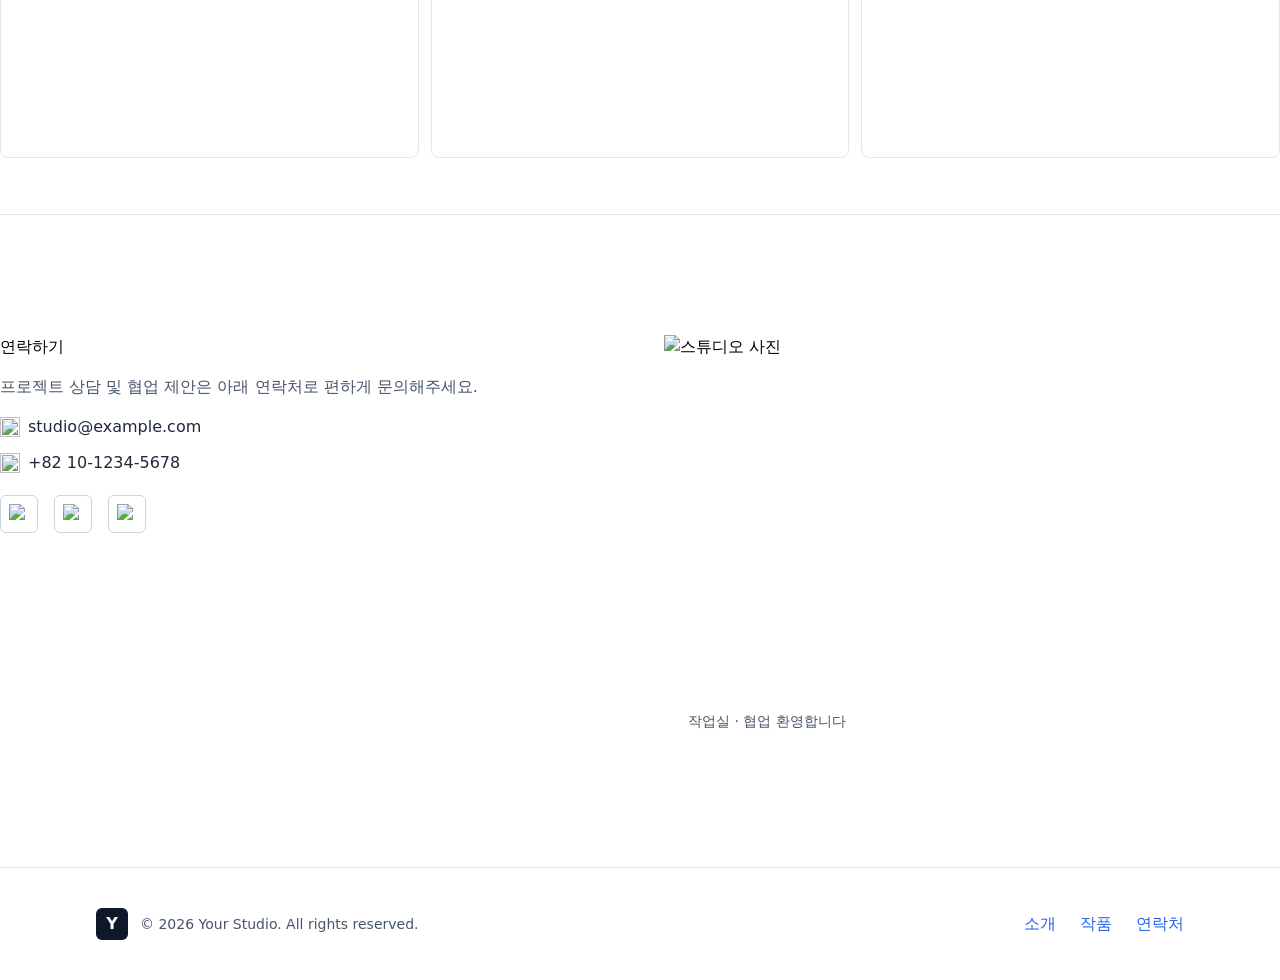
==== commit 254c8d00: "cursor통한 css적용" ====
--- a/index.html
+++ b/index.html
@@ -8,7 +8,7 @@
     <meta name="robots" content="index,follow">
     <meta name="generator" content="GrapesJS Studio">
     <link href="https://fonts.googleapis.com/css2?family=Inter:wght@400;600;700&amp;family=Playfair+Display:wght@600;700&amp;display=swap" rel="stylesheet" />
-    <link rel="stylesheet" href="main - 복사본.css" />
+    <link rel="stylesheet" href="main.css" />
   </head>
 
   <body class="gjs-t-body" id="izsa1w">
@@ -50,11 +50,11 @@
               주거·문화·공공 프로젝트를 중심으로 공간의 맥락성과 재료의 정직성을 바탕으로 설계합니다. 단순함 속에 기능과 경험을 균형 있게 담아내는 것을 목표로 합니다.
             </p>
             <div class="intro-actions" id="imgxou">
-              <a href="#works" class="gjs-t-button primary-cta" id="i6mxnz">
+              <a href="#works-2" class="gjs-t-button primary-cta" id="i6mxnz">
                 작품 살펴보기
                 <img alt="" src="https://api.iconify.design/lucide-arrow-right.svg?color=white" class="cls-dhmylq" id="i6xjzc" />
               </a>
-              <a href="#contact" class="secondary-cta" id="iby3zi">협업 문의</a>
+              <a href="#contact-3" class="secondary-cta" id="iby3zi">협업 문의</a>
             </div>
             <div class="intro-stats" id="ir7zih">
               <div class="stat-item" id="i8resg">
@@ -132,7 +132,7 @@
               <h2 class="gjs-t-h2 cls-oy7p0s" id="i069zv">Project 01 — The breach</h2>
               <div class="cls-fgj7zu" id="iceowl">Passive Timber Residence · Wonju, KR · 2025</div>
             </div>
-            <a href="#works-2" class="cls-vtgr7i" id="i769tr">목록으로</a>
+            <a href="#works" class="cls-vtgr7i" id="i769tr">목록으로</a>
           </div>
           <div class="work-media" id="iful6j">
             <img src="https://cdn.grapesjs.com/workspaces/cmmnbeubgb4te12v1bdg9vasl/assets/0bdea908-cef2-43d6-bb42-2a63a15d4718__-2026-03-12-202827.png" alt="Hill House 외관" id="i0ibgt" class="cls-v145dt" />
@@ -179,7 +179,7 @@
               <h2 class="gjs-t-h2 cls-lcrg2m" id="i3c5fz">Project 02 — City, dismantled</h2>
               <div class="cls-dje3uf" id="i03rnx">Adaptive Reuse · Busan, KR · 2024</div>
             </div>
-            <a href="#works-2" class="cls-wai3h6" id="iu93bl">목록으로</a>
+            <a href="#works" class="cls-wai3h6" id="iu93bl">목록으로</a>
           </div>
           <div class="work-media" id="ih8b6z">
             <img src="https://cdn.grapesjs.com/workspaces/cmmnbeubgb4te12v1bdg9vasl/assets/eb5e419d-44e8-4fce-b282-0e25995d2369__-2026-03-12-202918.png" alt="Museum 외관" id="ikwsj4" class="cls-68xliu" />
@@ -226,7 +226,7 @@
               <h2 class="gjs-t-h2 cls-kv71o1" id="iy9w2a">Project 03 — River Library</h2>
               <div class="cls-fb70r1" id="ijkdk7">Public Library · Daejeon, KR · 2023</div>
             </div>
-            <a href="#works-2" class="cls-zvi9jw" id="i9c7bi">목록으로</a>
+            <a href="#works" class="cls-zvi9jw" id="i9c7bi">목록으로</a>
           </div>
           <div class="work-media" id="i36yc8">
             <img src="https://app.grapesjs.com/api/assets/random-image?query=public%20library%20architecture&amp;w=1600&amp;h=1000" alt="River Library 외관" class="cls-fybcvb" id="io37vt" />
@@ -305,15 +305,15 @@
           <div class="cls-951tql" id="id17sb">© 2026 Your Studio. All rights reserved.</div>
         </div>
         <div class="footer-nav" id="i97id6">
-          <a href="#about-2" class="gjs-t-link cls-gclpev" id="iib7yu">소개</a>
-          <a href="#works-2" class="gjs-t-link cls-yew52o" id="iof1gs">작품</a>
-          <a href="#contact-3" class="gjs-t-link cls-h54n9p" id="irjnx1">연락처</a>
+          <a href="#about" class="gjs-t-link cls-gclpev" id="iib7yu">소개</a>
+          <a href="#works" class="gjs-t-link cls-yew52o" id="iof1gs">작품</a>
+          <a href="#contact" class="gjs-t-link cls-h54n9p" id="irjnx1">연락처</a>
         </div>
       </div>
     </footer>
     <script id="i8cqwj">
-      const menuBtn = document.getElementById('menuBtn-2');
-      const mobileNav = document.getElementById('mobileNav-2');
+      const menuBtn = document.getElementById('menuBtn');
+      const mobileNav = document.getElementById('mobileNav');
       if (menuBtn && mobileNav) {
         menuBtn.addEventListener('click', () => {
           const expanded = menuBtn.getAttribute('aria-expanded') === 'true';
--- a/main.css
+++ b/main.css
@@ -0,0 +1,1589 @@
+:root {
+  --gjs-t-color-primary: #0f172a;
+  --gjs-t-color-secondary: #334155;
+  --gjs-t-color-accent: #2563eb;
+  --gjs-t-color-success: #16a34a;
+  --gjs-t-color-warning: #f59e0b;
+  --gjs-t-color-error: #e11d48;
+}
+
+html {
+  scroll-behavior: smooth;
+}
+
+.gjs-t-button {
+  background-color: var(--gjs-t-color-accent);
+  color: #ffffff;
+  border-radius: 10px;
+}
+
+.gjs-t-link {
+  color: var(--gjs-t-color-accent);
+  text-decoration: none;
+}
+
+*,
+::before,
+::after {
+  box-sizing: border-box;
+  undefined: undefined;
+  border-width: 0;
+  border-style: solid;
+  border-color: #e5e7eb;
+}
+
+html,
+:host {
+  line-height: 1.5;
+  undefined: undefined;
+  -webkit-text-size-adjust: 100%;
+  -moz-tab-size: 4;
+  tab-size: 4;
+  font-family: ui-sans-serif, system-ui, sans-serif, "Apple Color Emoji", "Segoe UI Emoji", "Segoe UI Symbol", "Noto Color Emoji";
+  font-feature-settings: normal;
+  font-variation-settings: normal;
+  -webkit-tap-highlight-color: transparent;
+}
+
+body {
+  margin: 0;
+  undefined: undefined;
+  line-height: inherit;
+}
+
+hr {
+  height: 0;
+  undefined: undefined;
+  color: inherit;
+  border-top-width: 1px;
+}
+
+abbr:where([title]) {
+  text-decoration: underline dotted;
+}
+
+h1,
+h2,
+h3,
+h4,
+h5,
+h6 {
+  font-size: inherit;
+  font-weight: inherit;
+}
+
+a {
+  color: inherit;
+  text-decoration: inherit;
+}
+
+b,
+strong {
+  font-weight: bolder;
+}
+
+code,
+kbd,
+samp,
+pre {
+  font-family: ui-monospace, SFMono-Regular, Menlo, Monaco, Consolas, "Liberation Mono", "Courier New", monospace;
+  undefined: undefined;
+  font-feature-settings: normal;
+  font-variation-settings: normal;
+  font-size: 1em;
+}
+
+small {
+  font-size: 80%;
+}
+
+sub,
+sup {
+  font-size: 75%;
+  line-height: 0;
+  position: relative;
+  vertical-align: baseline;
+}
+
+sub {
+  bottom: -0.25em;
+}
+
+sup {
+  top: -0.5em;
+}
+
+table {
+  text-indent: 0;
+  undefined: undefined;
+  border-color: inherit;
+  border-collapse: collapse;
+}
+
+button,
+input,
+optgroup,
+select,
+textarea {
+  font-family: inherit;
+  undefined: undefined;
+  font-feature-settings: inherit;
+  font-variation-settings: inherit;
+  font-size: 100%;
+  font-weight: inherit;
+  line-height: inherit;
+  letter-spacing: inherit;
+  color: inherit;
+  margin: 0;
+  padding: 0;
+}
+
+button,
+select {
+  text-transform: none;
+}
+
+button,
+input:where([type='button']),
+input:where([type='reset']),
+input:where([type='submit']) {
+  -webkit-appearance: button;
+  undefined: undefined;
+  background-color: transparent;
+  background-image: none;
+}
+
+:-moz-focusring {
+  outline: auto;
+}
+
+:-moz-ui-invalid {
+  box-shadow: none;
+}
+
+progress {
+  vertical-align: baseline;
+}
+
+::-webkit-inner-spin-button,
+::-webkit-outer-spin-button {
+  height: auto;
+}
+
+[type='search'] {
+  -webkit-appearance: textfield;
+  undefined: undefined;
+  outline-offset: -2px;
+}
+
+::-webkit-search-decoration {
+  -webkit-appearance: none;
+}
+
+::-webkit-file-upload-button {
+  -webkit-appearance: button;
+  undefined: undefined;
+  font: inherit;
+}
+
+summary {
+  display: list-item;
+}
+
+blockquote,
+dl,
+dd,
+h1,
+h2,
+h3,
+h4,
+h5,
+h6,
+hr,
+figure,
+p,
+pre {
+  margin: 0;
+}
+
+fieldset {
+  margin: 0;
+  padding: 0;
+}
+
+legend {
+  padding: 0;
+}
+
+ol,
+ul,
+menu {
+  list-style: none;
+  margin: 0;
+  padding: 0;
+}
+
+dialog {
+  padding: 0;
+}
+
+textarea {
+  resize: vertical;
+}
+
+input::placeholder,
+textarea::placeholder {
+  opacity: 1;
+  undefined: undefined;
+  color: #9ca3af;
+}
+
+button,
+[role="button"] {
+  cursor: pointer;
+}
+
+:disabled {
+  cursor: default;
+}
+
+img,
+svg,
+video,
+canvas,
+audio,
+iframe,
+embed,
+object {
+  display: block;
+  undefined: undefined;
+  vertical-align: middle;
+}
+
+img,
+video {
+  max-width: 100%;
+  height: auto;
+}
+
+[hidden] {
+  display: none;
+}
+
+.site-header {
+  width: 100%;
+  position: sticky;
+  top: 0px;
+  z-index: 50;
+  background-color: rgb(255 255 255 / 0.8);
+  backdrop-filter: blur(8px);
+  border-bottom-width: 1px;
+  border-color: rgb(226 232 240 / 1);
+}
+
+.header-container {
+  max-width: 72rem;
+  margin-left: auto;
+  margin-right: auto;
+  padding-left: 1.5rem;
+  padding-right: 1.5rem;
+  padding-top: 1rem;
+  padding-bottom: 1rem;
+  display: flex;
+  align-items: center;
+  justify-content: space-between;
+}
+
+.brand-link {
+  display: flex;
+  align-items: center;
+  gap: 0.75rem;
+}
+
+.brand-mark {
+  width: 2.25rem;
+  height: 2.25rem;
+  border-radius: 9999px;
+  background-image: linear-gradient(to top right, #0f172a, rgb(15 23 42 / 0));
+  display: flex;
+  align-items: center;
+  justify-content: center;
+  color: rgb(255 255 255 / 1);
+  font-weight: 700;
+  background-color: rgb(15 23 42 / 1);
+}
+
+.brand-text {
+  line-height: 1.25;
+}
+
+.primary-navigation {
+  display: none;
+  align-items: center;
+  gap: 2rem;
+}
+
+.header-actions {
+  display: flex;
+  align-items: center;
+  gap: 0.75rem;
+}
+
+.header-cta {
+  padding-left: 1rem;
+  padding-right: 1rem;
+  padding-top: 0.5rem;
+  padding-bottom: 0.5rem;
+  font-size: 0.875rem;
+  line-height: 1.25rem;
+  font-weight: 600;
+}
+
+.header-cta:hover {
+  opacity: 0.9;
+}
+
+.header-cta:focus-visible {
+  outline: 2px solid transparent;
+  outline-offset: 2px;
+  box-shadow: 0 0 #0000, 0 0 #0000, 0 0 #0000;
+}
+
+.header-cta:focus-visible:focus-visible {
+  box-shadow: 0 0 0 0px #fff, 0 0 0 calc(4px + 0px) rgb(59 130 246 / 0.5), 0 0 #0000;
+}
+
+.mobile-menu-button {
+  display: flex;
+  align-items: center;
+  justify-content: center;
+  width: 2.5rem;
+  height: 2.5rem;
+  border-radius: 0.375rem;
+  border-width: 1px;
+  border-color: rgb(203 213 225 / 1);
+}
+
+.mobile-menu-button:hover {
+  border-color: rgb(148 163 184 / 1);
+}
+
+.mobile-menu-button:focus-visible {
+  outline: 2px solid transparent;
+  outline-offset: 2px;
+  box-shadow: 0 0 #0000, 0 0 #0000, 0 0 #0000;
+}
+
+.mobile-menu-button:focus-visible:focus-visible {
+  box-shadow: 0 0 0 0px #fff, 0 0 0 calc(4px + 0px) rgb(59 130 246 / 0.5), 0 0 #0000;
+}
+
+.mobile-menu-panel {
+  display: none;
+  border-top-width: 1px;
+  border-color: rgb(226 232 240 / 1);
+}
+
+.primary-cta {
+  padding-left: 1.25rem;
+  padding-right: 1.25rem;
+  padding-top: 0.75rem;
+  padding-bottom: 0.75rem;
+  font-size: 0.875rem;
+  line-height: 1.25rem;
+  font-weight: 600;
+  display: inline-flex;
+  align-items: center;
+  gap: 0.5rem;
+}
+
+.primary-cta:hover {
+  opacity: 0.9;
+}
+
+.secondary-cta {
+  padding-left: 1.25rem;
+  padding-right: 1.25rem;
+  padding-top: 0.75rem;
+  padding-bottom: 0.75rem;
+  font-size: 0.875rem;
+  line-height: 1.25rem;
+  font-weight: 600;
+  border-radius: 0.375rem;
+  border-width: 1px;
+  border-color: rgb(203 213 225 / 1);
+  color: rgb(30 41 59 / 1);
+}
+
+.secondary-cta:hover {
+  color: rgb(15 23 42 / 1);
+  border-color: rgb(148 163 184 / 1);
+}
+
+.contact-section {
+  padding-top: 4rem;
+  padding-bottom: 4rem;
+  border-top-width: 1px;
+  border-color: rgb(226 232 240 / 1);
+}
+
+.contact-details {
+  display: flex;
+  flex-direction: column;
+  gap: 1rem;
+}
+
+.contact-item {
+  display: flex;
+  align-items: center;
+  gap: 0.5rem;
+  color: rgb(30 41 59 / 1);
+}
+
+.contact-item:hover {
+  color: rgb(37 99 235 / 1);
+}
+
+.social-link {
+  padding: 0.5rem;
+  border-radius: 0.375rem;
+  border-width: 1px;
+  border-color: rgb(203 213 225 / 1);
+}
+
+.social-link:hover {
+  border-color: rgb(148 163 184 / 1);
+}
+
+.site-footer {
+  border-top-width: 1px;
+  border-color: rgb(226 232 240 / 1);
+}
+
+.intro-avatar img {
+  width: 100%;
+  height: 100%;
+  object-fit: cover;
+}
+
+.intro-title {
+  color: var(--gjs-t-color-secondary);
+  font-size: 0.875rem;
+  line-height: 1.25rem;
+}
+
+.intro-text {
+  color: rgb(71 85 105 / 1);
+  font-size: 1.125rem;
+  display: flex;
+  flex-direction: column;
+  gap: 1.5rem;
+  line-height: 1.75rem;
+}
+
+.intro-actions {
+  margin-top: 0.5rem;
+  display: flex;
+  gap: 0.75rem;
+  align-items: center;
+}
+
+.intro-side img {
+  width: 100%;
+  height: 100%;
+  object-fit: cover;
+  min-height: 10rem;
+}
+
+.header-cta:focus {
+  outline: 2px solid transparent;
+  outline-offset: 2px;
+}
+
+.mobile-menu-button:focus {
+  outline: 2px solid transparent;
+  outline-offset: 2px;
+}
+
+.intro-section {
+  position: relative;
+  padding-top: 4rem;
+  padding-bottom: 4rem;
+}
+
+.intro-stats {
+  display: flex;
+  align-items: center;
+  gap: 1.5rem;
+  padding-top: 0.5rem;
+  color: rgb(51 65 85 / 1);
+}
+
+.stat-item {
+  display: flex;
+  align-items: flex-start;
+  gap: 0.75rem;
+}
+
+.intro-media {
+  position: relative;
+  border-radius: 0.75rem;
+  overflow: hidden;
+  box-shadow: 0 0 #0000, 0 0 #0000, 0 1px 3px 0 rgb(0 0 0 / 0.1), 0 1px 2px -1px rgb(0 0 0 / 0.1);
+  border-width: 1px;
+  border-color: rgb(226 232 240 / 1);
+}
+
+.works-header {
+  display: flex;
+  align-items: flex-end;
+  justify-content: space-between;
+  max-width: 72rem;
+  margin-left: auto;
+  margin-right: auto;
+  padding-left: 1.5rem;
+  padding-right: 1.5rem;
+  padding-top: 4rem;
+  padding-bottom: 1.5rem;
+}
+
+.works-filters {
+  display: flex;
+  align-items: center;
+  gap: 0.75rem;
+}
+
+.footer-container {
+  max-width: 72rem;
+  margin-left: auto;
+  margin-right: auto;
+  padding-left: 2rem;
+  padding-right: 2rem;
+  padding-top: 2.5rem;
+  padding-bottom: 2.5rem;
+  display: flex;
+  align-items: center;
+  justify-content: space-between;
+}
+
+.footer-brand {
+  display: flex;
+  align-items: center;
+  gap: 0.75rem;
+}
+
+.cls-itbs42 {
+  font-size: 1.125rem;
+  line-height: 1.75rem;
+  letter-spacing: 0.025em;
+}
+
+.cls-89t083 {
+  font-size: 0.75rem;
+  line-height: 1rem;
+  color: rgb(100 116 139 / 1);
+}
+
+.header-link {
+  color: rgb(51 65 85 / 1);
+  text-underline-offset: 4px;
+}
+
+.header-link:hover {
+  color: rgb(15 23 42 / 1);
+  text-decoration-line: underline;
+}
+
+.cls-pgza6m {
+  width: 1.25rem;
+  height: 1.25rem;
+}
+
+.cls-91i4cy {
+  padding-top: 0.75rem;
+  padding-bottom: 0.75rem;
+  display: flex;
+  flex-direction: column;
+  gap: 0.5rem;
+}
+
+.mobile-link {
+  color: rgb(30 41 59 / 1);
+}
+
+.mobile-link:hover {
+  color: rgb(37 99 235 / 1);
+}
+
+.intro-grid {
+  display: grid;
+  grid-template-columns: repeat(2, minmax(0, 1fr));
+  gap: 3rem;
+  align-items: center;
+}
+
+.intro-content {
+  display: flex;
+  flex-direction: column;
+  gap: 1.5rem;
+}
+
+.cls-dhmylq {
+  width: 1rem;
+  height: 1rem;
+}
+
+.cls-9oryor {
+  width: 1.25rem;
+  height: 1.25rem;
+  margin-top: 0.25rem;
+}
+
+.cls-j5iwev {
+  font-weight: 600;
+}
+
+.cls-676uth {
+  font-size: 0.875rem;
+  line-height: 1.25rem;
+  color: rgb(100 116 139 / 1);
+}
+
+.cls-vni23g {
+  width: 1.25rem;
+  height: 1.25rem;
+  margin-top: 0.25rem;
+}
+
+.cls-8wl172 {
+  font-weight: 600;
+}
+
+.cls-vy0aui {
+  font-size: 0.875rem;
+  line-height: 1.25rem;
+  color: rgb(100 116 139 / 1);
+}
+
+.cls-d3kz0y {
+  width: 100%;
+  height: 480px;
+  object-fit: cover;
+}
+
+.media-caption {
+  padding-left: 1.5rem;
+  padding-right: 1.5rem;
+  padding-top: 1rem;
+  padding-bottom: 1rem;
+  font-size: 0.875rem;
+  line-height: 1.25rem;
+  color: rgb(255 255 255 / 1);
+  position: absolute;
+  bottom: 0px;
+  left: 0px;
+  right: 0px;
+  padding: 1rem;
+  background-image: linear-gradient(to top, rgb(0 0 0 / 0.6), rgb(0 0 0 / 0));
+}
+
+.cls-v6fara {
+  padding-top: 3.5rem;
+  padding-bottom: 3.5rem;
+  display: flex;
+  flex-direction: column;
+  gap: 2rem;
+}
+
+.cls-vhen09 {
+  color: rgb(71 85 105 / 1);
+  margin-top: 0.25rem;
+}
+
+.cls-7p31nw {
+  border-width: 1px;
+  border-color: rgb(203 213 225 / 1);
+  border-radius: 0.375rem;
+  padding-left: 1rem;
+  padding-right: 1rem;
+  padding-top: 0.5rem;
+  padding-bottom: 0.5rem;
+  color: rgb(30 41 59 / 1);
+  font-size: 0.875rem;
+  line-height: 1.25rem;
+}
+
+.cls-7p31nw:hover {
+  border-color: rgb(148 163 184 / 1);
+}
+
+.cls-9hfflx {
+  border-width: 1px;
+  border-color: rgb(203 213 225 / 1);
+  border-radius: 0.375rem;
+  padding-left: 1rem;
+  padding-right: 1rem;
+  padding-top: 0.5rem;
+  padding-bottom: 0.5rem;
+  color: rgb(30 41 59 / 1);
+  font-size: 0.875rem;
+  line-height: 1.25rem;
+}
+
+.cls-9hfflx:hover {
+  border-color: rgb(148 163 184 / 1);
+}
+
+.cls-u61qfn {
+  border-width: 1px;
+  border-color: rgb(203 213 225 / 1);
+  border-radius: 0.375rem;
+  padding-left: 1rem;
+  padding-right: 1rem;
+  padding-top: 0.5rem;
+  padding-bottom: 0.5rem;
+  color: rgb(30 41 59 / 1);
+  font-size: 0.875rem;
+  line-height: 1.25rem;
+}
+
+.cls-u61qfn:hover {
+  border-color: rgb(148 163 184 / 1);
+}
+
+.works-grid {
+  display: grid;
+  grid-template-columns: repeat(3, minmax(0, 1fr));
+  gap: 1.5rem;
+}
+
+.work-card {
+  overflow: hidden;
+}
+
+.work-card:hover {
+  border-color: rgb(203 213 225 / 1);
+}
+
+.cls-gttawu {
+  width: 100%;
+  height: 14rem;
+  object-fit: cover;
+}
+
+.cls-lci36n {
+  padding: 1rem;
+  display: flex;
+  align-items: center;
+  justify-content: space-between;
+}
+
+.cls-ibxd3z {
+  font-weight: 600;
+  color: rgb(15 23 42 / 1);
+}
+
+.cls-8cozrp {
+  font-size: 0.875rem;
+  line-height: 1.25rem;
+  color: rgb(71 85 105 / 1);
+}
+
+.cls-mqwu1o {
+  width: 1rem;
+  height: 1rem;
+}
+
+.cls-1ybn65 {
+  width: 100%;
+  height: 14rem;
+  object-fit: cover;
+}
+
+.cls-7hbt2g {
+  padding: 1rem;
+  display: flex;
+  align-items: center;
+  justify-content: space-between;
+}
+
+.cls-dk4ysl {
+  font-weight: 600;
+  color: rgb(15 23 42 / 1);
+}
+
+.cls-4yqcck {
+  font-size: 0.875rem;
+  line-height: 1.25rem;
+  color: rgb(71 85 105 / 1);
+}
+
+.cls-mnz9x1 {
+  width: 1rem;
+  height: 1rem;
+}
+
+.cls-7hreuz {
+  width: 100%;
+  height: 14rem;
+  object-fit: cover;
+}
+
+.cls-p2f74j {
+  padding: 1rem;
+  display: flex;
+  align-items: center;
+  justify-content: space-between;
+}
+
+.cls-v6otc5 {
+  font-weight: 600;
+  color: rgb(15 23 42 / 1);
+}
+
+.cls-qz3g8o {
+  font-size: 0.875rem;
+  line-height: 1.25rem;
+  color: rgb(71 85 105 / 1);
+}
+
+.cls-goty2h {
+  width: 1rem;
+  height: 1rem;
+}
+
+.cls-n5qfdm {
+  padding-top: 3.5rem;
+  padding-bottom: 3.5rem;
+  display: flex;
+  flex-direction: column;
+  gap: 2rem;
+}
+
+.work-heading {
+  display: flex;
+  align-items: center;
+  justify-content: space-between;
+}
+
+.cls-fgj7zu {
+  color: rgb(71 85 105 / 1);
+  margin-top: 0.25rem;
+}
+
+.cls-vtgr7i {
+  border-width: 1px;
+  border-color: rgb(203 213 225 / 1);
+  border-radius: 0.375rem;
+  padding-left: 1rem;
+  padding-right: 1rem;
+  padding-top: 0.5rem;
+  padding-bottom: 0.5rem;
+  color: rgb(30 41 59 / 1);
+  font-size: 0.875rem;
+  line-height: 1.25rem;
+}
+
+.cls-vtgr7i:hover {
+  border-color: rgb(148 163 184 / 1);
+}
+
+.work-media {
+  overflow: hidden;
+  border-radius: 0.75rem;
+  border-width: 1px;
+  border-color: rgb(226 232 240 / 1);
+}
+
+.cls-v145dt {
+  width: 100%;
+  height: 460px;
+  object-fit: cover;
+}
+
+.cls-um560j {
+  padding-left: 1.5rem;
+  padding-right: 1.5rem;
+  padding-top: 1rem;
+  padding-bottom: 1rem;
+  font-size: 0.875rem;
+  line-height: 1.25rem;
+  color: rgb(71 85 105 / 1);
+}
+
+.work-content {
+  display: grid;
+  grid-template-columns: repeat(3, minmax(0, 1fr));
+  gap: 1.5rem;
+}
+
+.cls-ba94aq {
+  grid-column: span 2 / span 2;
+  display: flex;
+  flex-direction: column;
+  gap: 1rem;
+}
+
+.cls-g5o98u {
+  color: rgb(51 65 85 / 1);
+}
+
+.cls-e4yeer {
+  display: flex;
+  align-items: center;
+  gap: 0.75rem;
+}
+
+.cls-rk8ajd {
+  border-width: 1px;
+  border-color: rgb(203 213 225 / 1);
+  border-radius: 9999px;
+  padding-left: 0.75rem;
+  padding-right: 0.75rem;
+  padding-top: 0.25rem;
+  padding-bottom: 0.25rem;
+  font-size: 0.75rem;
+  line-height: 1rem;
+}
+
+.cls-trzr95 {
+  border-width: 1px;
+  border-color: rgb(203 213 225 / 1);
+  border-radius: 9999px;
+  padding-left: 0.75rem;
+  padding-right: 0.75rem;
+  padding-top: 0.25rem;
+  padding-bottom: 0.25rem;
+  font-size: 0.75rem;
+  line-height: 1rem;
+}
+
+.cls-gsreh6 {
+  border-width: 1px;
+  border-color: rgb(203 213 225 / 1);
+  border-radius: 9999px;
+  padding-left: 0.75rem;
+  padding-right: 0.75rem;
+  padding-top: 0.25rem;
+  padding-bottom: 0.25rem;
+  font-size: 0.75rem;
+  line-height: 1rem;
+}
+
+.cls-gv4ntn {
+  padding: 1rem;
+  display: flex;
+  flex-direction: column;
+  gap: 0.75rem;
+}
+
+.cls-mnl3w3 {
+  font-size: 0.875rem;
+  line-height: 1.25rem;
+  color: rgb(100 116 139 / 1);
+}
+
+.cls-srhd0i {
+  display: flex;
+  align-items: center;
+  justify-content: space-between;
+}
+
+.cls-es477o {
+  color: rgb(71 85 105 / 1);
+  font-size: 0.875rem;
+  line-height: 1.25rem;
+}
+
+.cls-50ji0a {
+  font-weight: 600;
+}
+
+.cls-es3wmj {
+  display: flex;
+  align-items: center;
+  justify-content: space-between;
+}
+
+.cls-hhrbdn {
+  color: rgb(71 85 105 / 1);
+  font-size: 0.875rem;
+  line-height: 1.25rem;
+}
+
+.cls-fxuuwg {
+  font-weight: 600;
+}
+
+.cls-ratdkl {
+  display: flex;
+  align-items: center;
+  justify-content: space-between;
+}
+
+.cls-dzp2tv {
+  color: rgb(71 85 105 / 1);
+  font-size: 0.875rem;
+  line-height: 1.25rem;
+}
+
+.cls-j1xbv7 {
+  font-weight: 600;
+}
+
+.work-gallery {
+  display: grid;
+  grid-template-columns: repeat(3, minmax(0, 1fr));
+  gap: 0.75rem;
+  padding-top: 0.5rem;
+}
+
+.cls-4gexa1 {
+  width: 100%;
+  height: 14rem;
+  object-fit: cover;
+  border-radius: 0.5rem;
+  border-width: 1px;
+  border-color: rgb(226 232 240 / 1);
+}
+
+.cls-j5qi7x {
+  width: 100%;
+  height: 14rem;
+  object-fit: cover;
+  border-radius: 0.5rem;
+  border-width: 1px;
+  border-color: rgb(226 232 240 / 1);
+}
+
+.cls-o7cfbe {
+  width: 100%;
+  height: 14rem;
+  object-fit: cover;
+  border-radius: 0.5rem;
+  border-width: 1px;
+  border-color: rgb(226 232 240 / 1);
+}
+
+.cls-zaoar7 {
+  padding-top: 3.5rem;
+  padding-bottom: 3.5rem;
+  display: flex;
+  flex-direction: column;
+  gap: 2rem;
+}
+
+.cls-dje3uf {
+  color: rgb(71 85 105 / 1);
+  margin-top: 0.25rem;
+}
+
+.cls-wai3h6 {
+  border-width: 1px;
+  border-color: rgb(203 213 225 / 1);
+  border-radius: 0.375rem;
+  padding-left: 1rem;
+  padding-right: 1rem;
+  padding-top: 0.5rem;
+  padding-bottom: 0.5rem;
+  color: rgb(30 41 59 / 1);
+  font-size: 0.875rem;
+  line-height: 1.25rem;
+}
+
+.cls-wai3h6:hover {
+  border-color: rgb(148 163 184 / 1);
+}
+
+.cls-68xliu {
+  width: 100%;
+  height: 460px;
+  object-fit: cover;
+}
+
+.cls-xag0fh {
+  padding-left: 1.5rem;
+  padding-right: 1.5rem;
+  padding-top: 1rem;
+  padding-bottom: 1rem;
+  font-size: 0.875rem;
+  line-height: 1.25rem;
+  color: rgb(71 85 105 / 1);
+}
+
+.cls-6b9ize {
+  grid-column: span 2 / span 2;
+  display: flex;
+  flex-direction: column;
+  gap: 1rem;
+}
+
+.cls-vhtykv {
+  color: rgb(51 65 85 / 1);
+}
+
+.cls-73arxg {
+  display: flex;
+  align-items: center;
+  gap: 0.75rem;
+}
+
+.cls-rkxzui {
+  border-width: 1px;
+  border-color: rgb(203 213 225 / 1);
+  border-radius: 9999px;
+  padding-left: 0.75rem;
+  padding-right: 0.75rem;
+  padding-top: 0.25rem;
+  padding-bottom: 0.25rem;
+  font-size: 0.75rem;
+  line-height: 1rem;
+}
+
+.cls-tpnikk {
+  border-width: 1px;
+  border-color: rgb(203 213 225 / 1);
+  border-radius: 9999px;
+  padding-left: 0.75rem;
+  padding-right: 0.75rem;
+  padding-top: 0.25rem;
+  padding-bottom: 0.25rem;
+  font-size: 0.75rem;
+  line-height: 1rem;
+}
+
+.cls-sn8659 {
+  border-width: 1px;
+  border-color: rgb(203 213 225 / 1);
+  border-radius: 9999px;
+  padding-left: 0.75rem;
+  padding-right: 0.75rem;
+  padding-top: 0.25rem;
+  padding-bottom: 0.25rem;
+  font-size: 0.75rem;
+  line-height: 1rem;
+}
+
+.cls-k6q7zx {
+  padding: 1rem;
+  display: flex;
+  flex-direction: column;
+  gap: 0.75rem;
+}
+
+.cls-74q3r6 {
+  font-size: 0.875rem;
+  line-height: 1.25rem;
+  color: rgb(100 116 139 / 1);
+}
+
+.cls-xg3mqc {
+  display: flex;
+  align-items: center;
+  justify-content: space-between;
+}
+
+.cls-bbhdxv {
+  color: rgb(71 85 105 / 1);
+  font-size: 0.875rem;
+  line-height: 1.25rem;
+}
+
+.cls-ac2tva {
+  font-weight: 600;
+}
+
+.cls-4miuno {
+  display: flex;
+  align-items: center;
+  justify-content: space-between;
+}
+
+.cls-gnu5mh {
+  color: rgb(71 85 105 / 1);
+  font-size: 0.875rem;
+  line-height: 1.25rem;
+}
+
+.cls-c1u6ct {
+  font-weight: 600;
+}
+
+.cls-5o9dky {
+  display: flex;
+  align-items: center;
+  justify-content: space-between;
+}
+
+.cls-tn7e3n {
+  color: rgb(71 85 105 / 1);
+  font-size: 0.875rem;
+  line-height: 1.25rem;
+}
+
+.cls-agpbry {
+  font-weight: 600;
+}
+
+.cls-pumsrq {
+  width: 100%;
+  height: 14rem;
+  object-fit: cover;
+  border-radius: 0.5rem;
+  border-width: 1px;
+  border-color: rgb(226 232 240 / 1);
+}
+
+.cls-xbml55 {
+  width: 100%;
+  height: 14rem;
+  object-fit: cover;
+  border-radius: 0.5rem;
+  border-width: 1px;
+  border-color: rgb(226 232 240 / 1);
+}
+
+.cls-u6ddho {
+  width: 100%;
+  height: 14rem;
+  object-fit: cover;
+  border-radius: 0.5rem;
+  border-width: 1px;
+  border-color: rgb(226 232 240 / 1);
+}
+
+.cls-d0ivxp {
+  padding-top: 3.5rem;
+  padding-bottom: 3.5rem;
+  display: flex;
+  flex-direction: column;
+  gap: 2rem;
+}
+
+.cls-fb70r1 {
+  color: rgb(71 85 105 / 1);
+  margin-top: 0.25rem;
+}
+
+.cls-zvi9jw {
+  border-width: 1px;
+  border-color: rgb(203 213 225 / 1);
+  border-radius: 0.375rem;
+  padding-left: 1rem;
+  padding-right: 1rem;
+  padding-top: 0.5rem;
+  padding-bottom: 0.5rem;
+  color: rgb(30 41 59 / 1);
+  font-size: 0.875rem;
+  line-height: 1.25rem;
+}
+
+.cls-zvi9jw:hover {
+  border-color: rgb(148 163 184 / 1);
+}
+
+.cls-fybcvb {
+  width: 100%;
+  height: 460px;
+  object-fit: cover;
+}
+
+.cls-eljks9 {
+  padding-left: 1.5rem;
+  padding-right: 1.5rem;
+  padding-top: 1rem;
+  padding-bottom: 1rem;
+  font-size: 0.875rem;
+  line-height: 1.25rem;
+  color: rgb(71 85 105 / 1);
+}
+
+.cls-5zmkmv {
+  grid-column: span 2 / span 2;
+  display: flex;
+  flex-direction: column;
+  gap: 1rem;
+}
+
+.cls-1xssvn {
+  color: rgb(51 65 85 / 1);
+}
+
+.cls-6rrr58 {
+  display: flex;
+  align-items: center;
+  gap: 0.75rem;
+}
+
+.cls-4ps1sj {
+  border-width: 1px;
+  border-color: rgb(203 213 225 / 1);
+  border-radius: 9999px;
+  padding-left: 0.75rem;
+  padding-right: 0.75rem;
+  padding-top: 0.25rem;
+  padding-bottom: 0.25rem;
+  font-size: 0.75rem;
+  line-height: 1rem;
+}
+
+.cls-t8wk17 {
+  border-width: 1px;
+  border-color: rgb(203 213 225 / 1);
+  border-radius: 9999px;
+  padding-left: 0.75rem;
+  padding-right: 0.75rem;
+  padding-top: 0.25rem;
+  padding-bottom: 0.25rem;
+  font-size: 0.75rem;
+  line-height: 1rem;
+}
+
+.cls-fk89lr {
+  border-width: 1px;
+  border-color: rgb(203 213 225 / 1);
+  border-radius: 9999px;
+  padding-left: 0.75rem;
+  padding-right: 0.75rem;
+  padding-top: 0.25rem;
+  padding-bottom: 0.25rem;
+  font-size: 0.75rem;
+  line-height: 1rem;
+}
+
+.cls-2bo58q {
+  padding: 1rem;
+  display: flex;
+  flex-direction: column;
+  gap: 0.75rem;
+}
+
+.cls-b7hn8c {
+  font-size: 0.875rem;
+  line-height: 1.25rem;
+  color: rgb(100 116 139 / 1);
+}
+
+.cls-e9fx5p {
+  display: flex;
+  align-items: center;
+  justify-content: space-between;
+}
+
+.cls-2d4dvb {
+  color: rgb(71 85 105 / 1);
+  font-size: 0.875rem;
+  line-height: 1.25rem;
+}
+
+.cls-5gihbb {
+  font-weight: 600;
+}
+
+.cls-cdlnmu {
+  display: flex;
+  align-items: center;
+  justify-content: space-between;
+}
+
+.cls-p2unhe {
+  color: rgb(71 85 105 / 1);
+  font-size: 0.875rem;
+  line-height: 1.25rem;
+}
+
+.cls-svnqj3 {
+  font-weight: 600;
+}
+
+.cls-f3m087 {
+  display: flex;
+  align-items: center;
+  justify-content: space-between;
+}
+
+.cls-yalzqd {
+  color: rgb(71 85 105 / 1);
+  font-size: 0.875rem;
+  line-height: 1.25rem;
+}
+
+.cls-ttp4pq {
+  font-weight: 600;
+}
+
+.cls-w68xe9 {
+  width: 100%;
+  height: 14rem;
+  object-fit: cover;
+  border-radius: 0.5rem;
+  border-width: 1px;
+  border-color: rgb(226 232 240 / 1);
+}
+
+.cls-5mfab3 {
+  width: 100%;
+  height: 14rem;
+  object-fit: cover;
+  border-radius: 0.5rem;
+  border-width: 1px;
+  border-color: rgb(226 232 240 / 1);
+}
+
+.cls-1wlk8f {
+  width: 100%;
+  height: 14rem;
+  object-fit: cover;
+  border-radius: 0.5rem;
+  border-width: 1px;
+  border-color: rgb(226 232 240 / 1);
+}
+
+.cls-fzlctz {
+  padding-top: 3.5rem;
+  padding-bottom: 3.5rem;
+  display: grid;
+  grid-template-columns: repeat(2, minmax(0, 1fr));
+  gap: 3rem;
+  align-items: flex-start;
+}
+
+.cls-afe1mc {
+  color: rgb(71 85 105 / 1);
+}
+
+.cls-6b0z86 {
+  display: flex;
+  flex-direction: column;
+  gap: 0.75rem;
+}
+
+.cls-pl5381 {
+  width: 1.25rem;
+  height: 1.25rem;
+}
+
+.cls-23pqlc {
+  width: 1.25rem;
+  height: 1.25rem;
+}
+
+.cls-g08egd {
+  display: flex;
+  align-items: center;
+  gap: 1rem;
+  padding-top: 0.5rem;
+}
+
+.cls-ddo43f {
+  width: 1.25rem;
+  height: 1.25rem;
+}
+
+.cls-6y562e {
+  width: 1.25rem;
+  height: 1.25rem;
+}
+
+.cls-bnoo42 {
+  width: 1.25rem;
+  height: 1.25rem;
+}
+
+.contact-media {
+  overflow: hidden;
+}
+
+.cls-gy31lk {
+  width: 100%;
+  height: 360px;
+  object-fit: cover;
+}
+
+.cls-kea4gs {
+  padding-left: 1.5rem;
+  padding-right: 1.5rem;
+  padding-top: 1rem;
+  padding-bottom: 1rem;
+  font-size: 0.875rem;
+  line-height: 1.25rem;
+  color: rgb(71 85 105 / 1);
+}
+
+.cls-3mgqox {
+  width: 2rem;
+  height: 2rem;
+  border-radius: 0.375rem;
+  background-color: rgb(15 23 42 / 1);
+  color: rgb(255 255 255 / 1);
+  font-weight: 700;
+  display: flex;
+  align-items: center;
+  justify-content: center;
+}
+
+.cls-951tql {
+  font-size: 0.875rem;
+  line-height: 1.25rem;
+  color: rgb(71 85 105 / 1);
+}
+
+.footer-nav {
+  display: flex;
+  align-items: center;
+  gap: 1.5rem;
+}
+
+.cls-gclpev:hover {
+  text-decoration-line: underline;
+}
+
+.cls-yew52o:hover {
+  text-decoration-line: underline;
+}
+
+.cls-h54n9p:hover {
+  text-decoration-line: underline;
+}
+
+* {
+  box-sizing: border-box;
+}
+
+.work-section {
+  border-top-width: 1px;
+  border-color: rgb(226 232 240 / 1);
+  background-color: rgb(255 255 255 / 1);
+}
+
+@media (max-width: 992px) {
+  .primary-navigation {
+    display: flex;
+  }
+
+  .mobile-menu-button {
+    display: none;
+  }
+
+  .mobile-menu-panel {
+    display: none;
+  }
+
+  .works-header {
+    flex-direction: column;
+    align-items: flex-start;
+    gap: 1rem;
+  }
+
+  .footer-container {
+    flex-direction: column;
+    align-items: flex-start;
+    gap: 1rem;
+  }
+}
+
+@media (max-width: 480px) {
+  .works-grid {
+    grid-template-columns: repeat(1, minmax(0, 1fr));
+  }
+}
